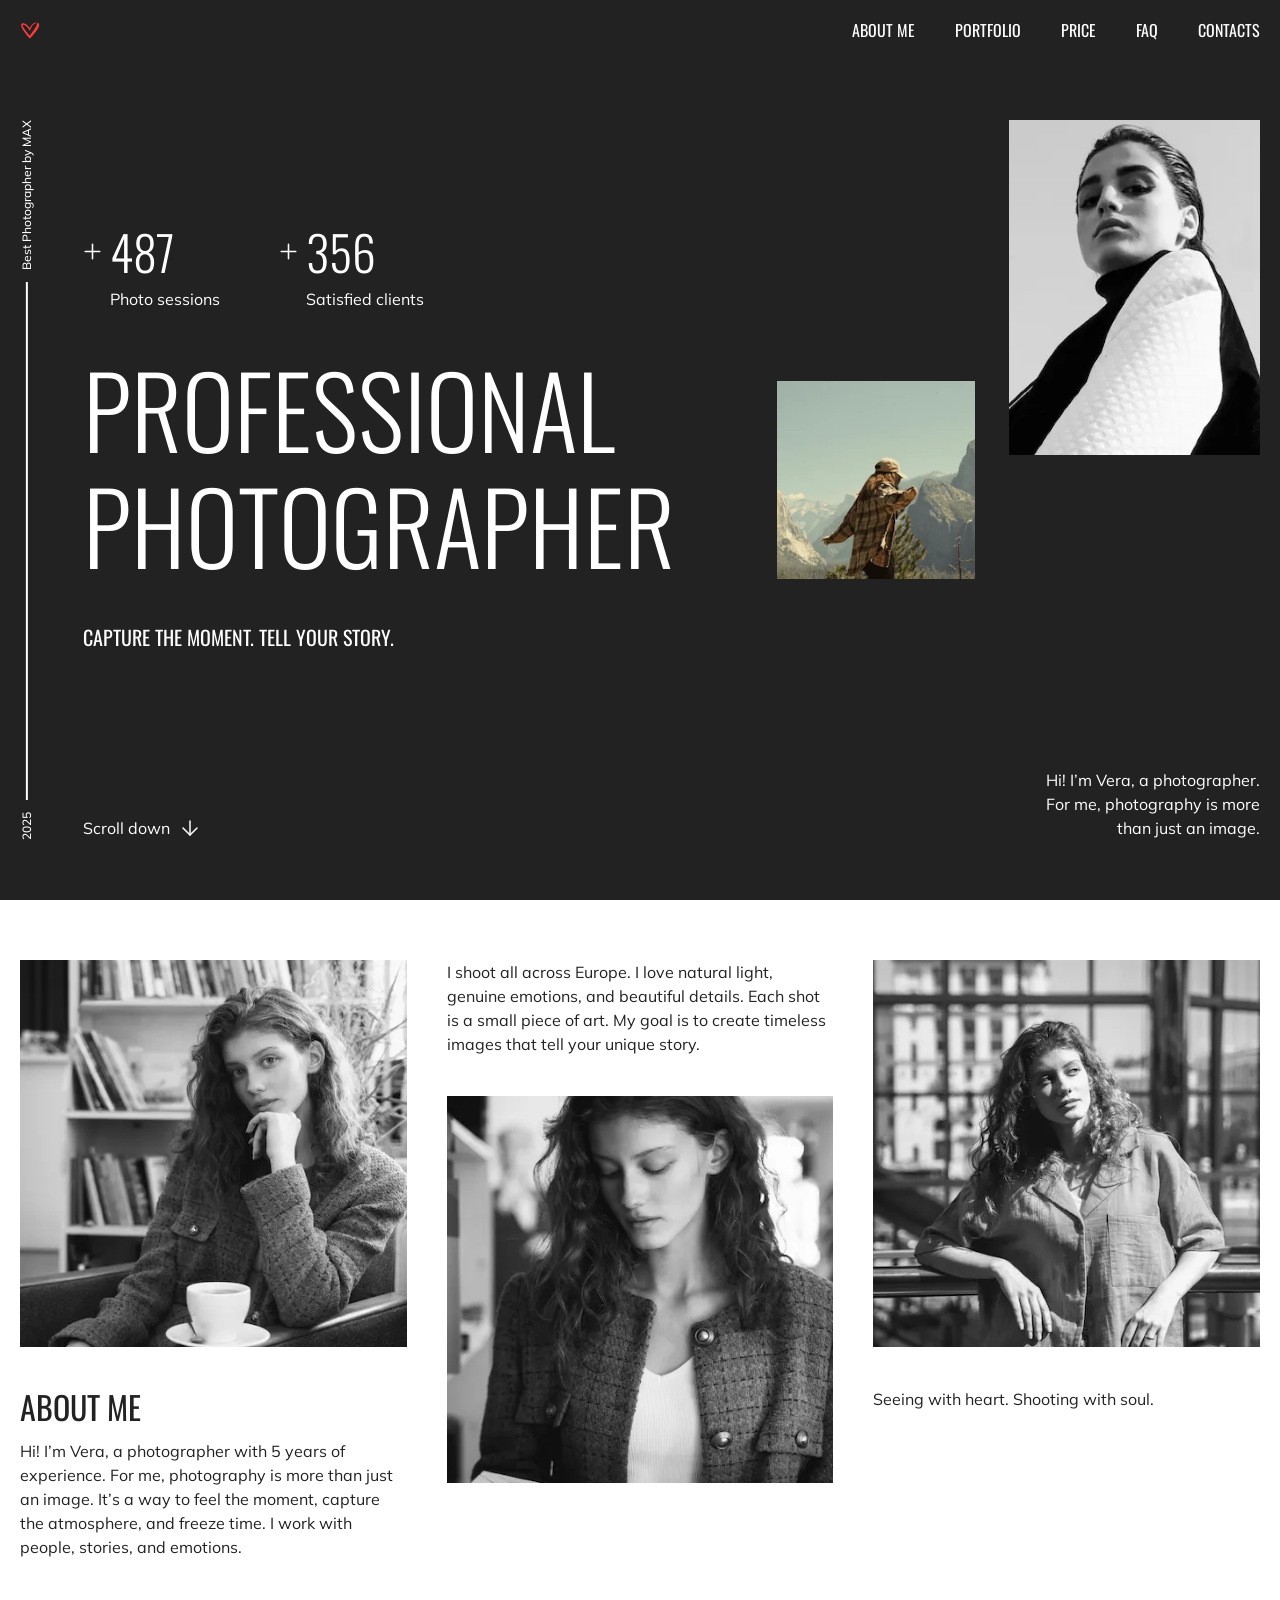
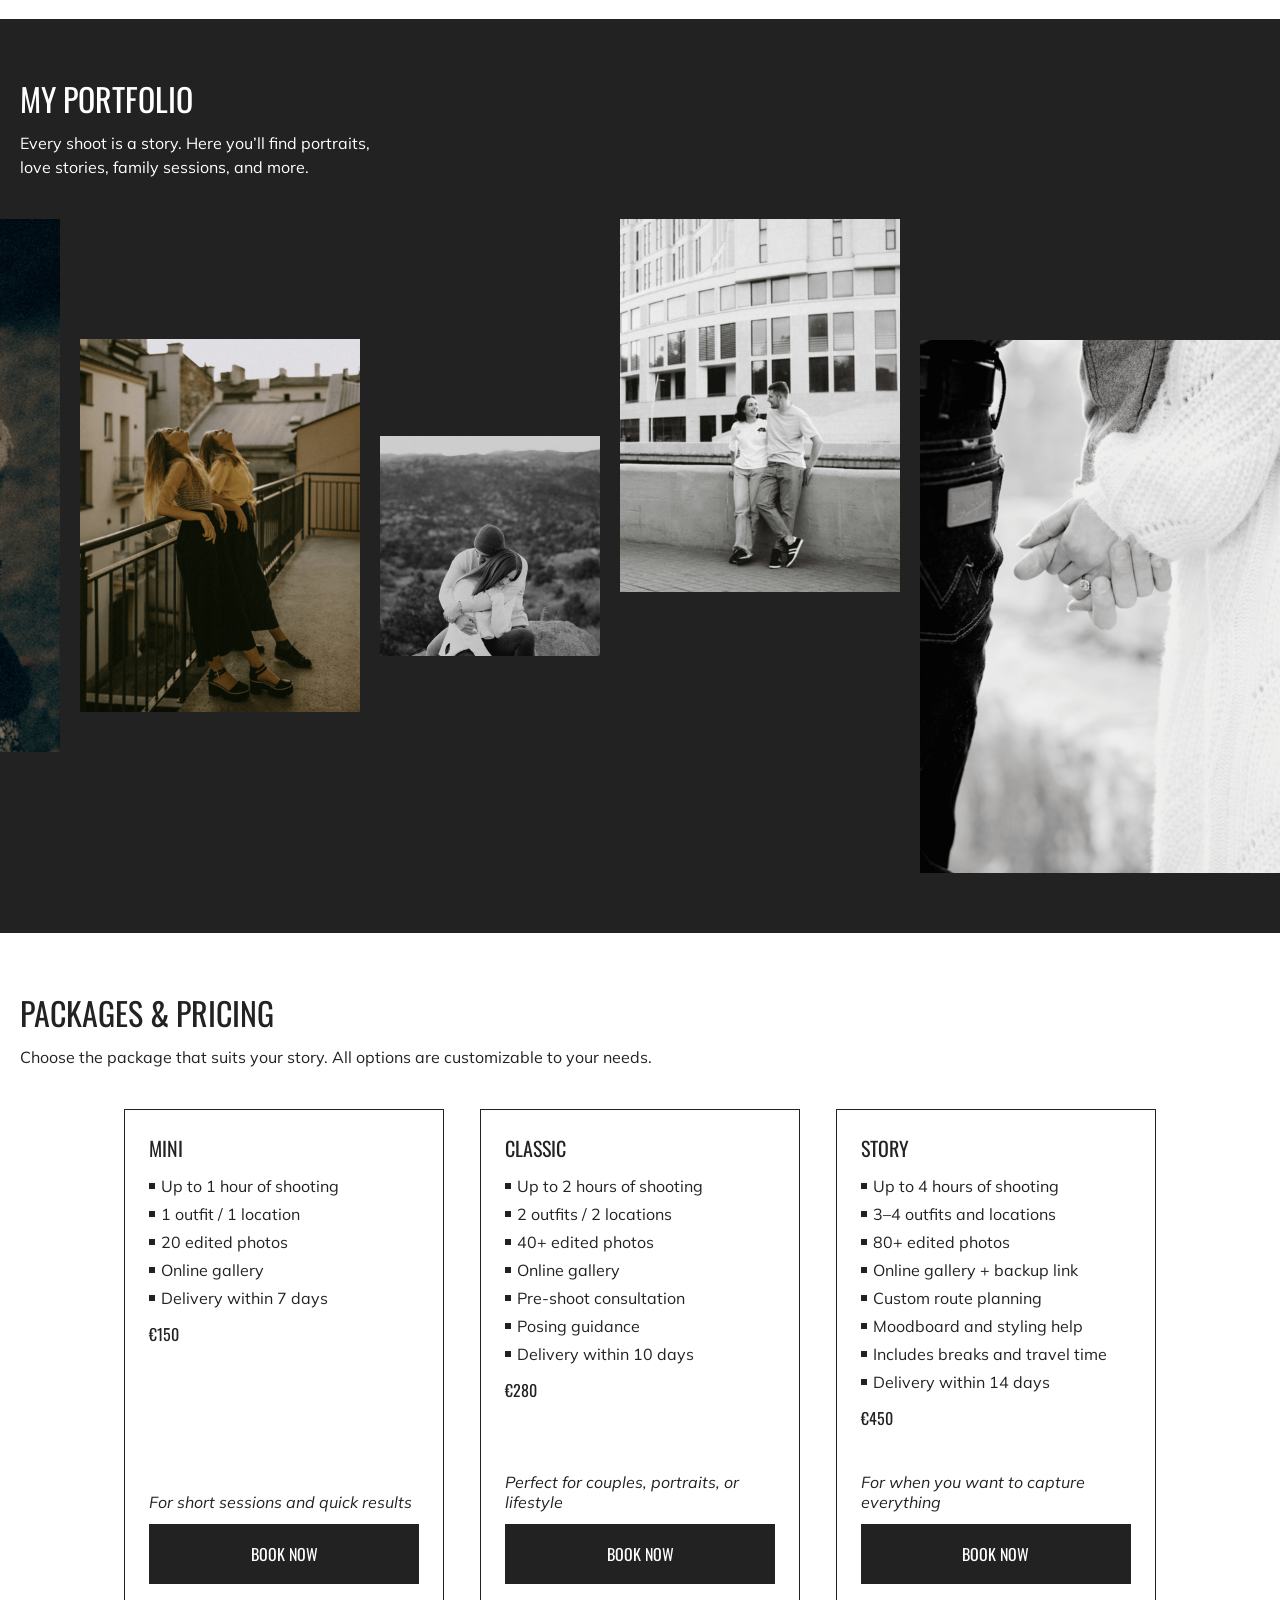
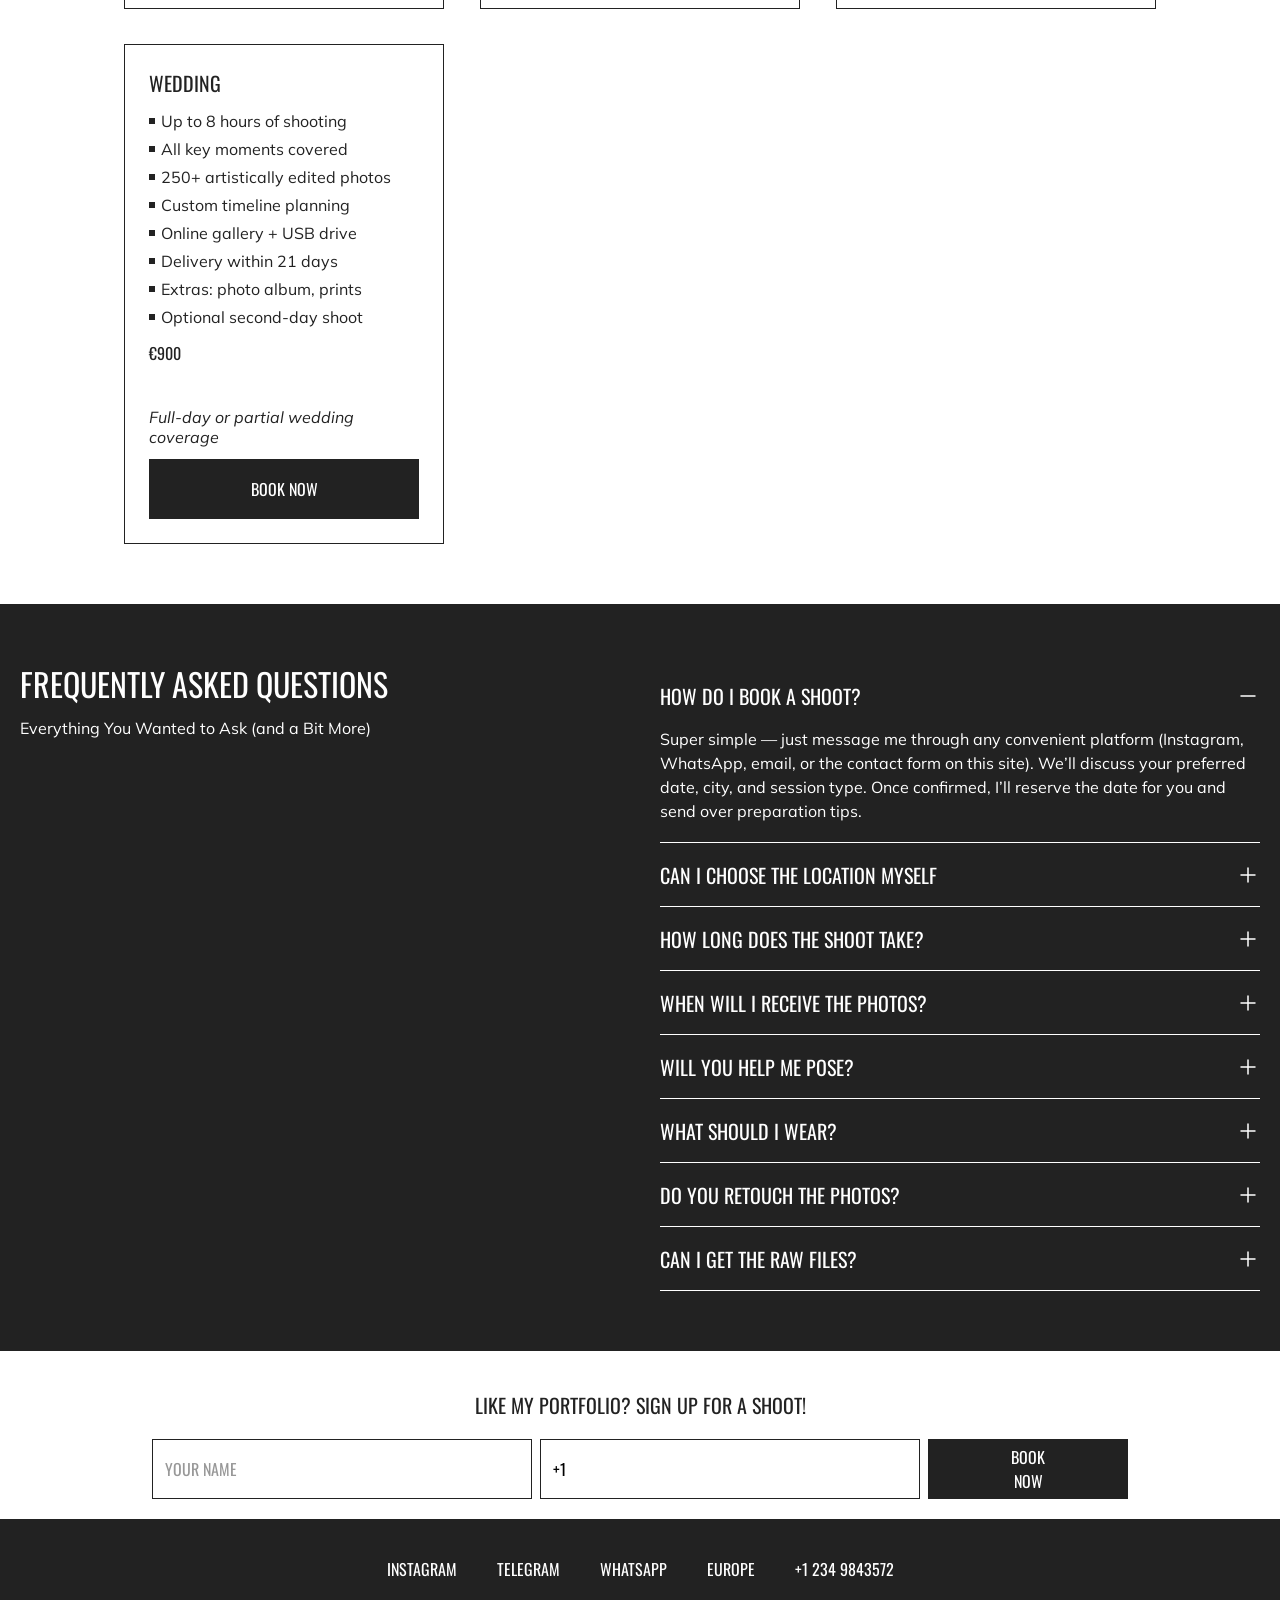
==== portfolio/index.html @ 751768d7 "feat: add compressed and resized webp content images to assets and html" ====
<!DOCTYPE html>
<html lang="en">

<head>
    <meta charset="UTF-8">
    <meta name="viewport" content="width=device-width, initial-scale=1.0">
    <title>Portfolio</title>

    <link rel="icon" type="image/png" href="./assets/images/favicon/favicon-96x96.png" sizes="96x96">
    <link rel="icon" type="image/svg+xml" href="./assets/images/favicon/favicon.svg">
    <link rel="shortcut icon" href="./assets/images/favicon/favicon.ico">

    <link rel="stylesheet" href="./style.css">
</head>

<body>
    <header class="header">
        <a class="logo" href="#">
            <img src="./assets/images/decor/logo.svg" alt="Heart is a symbol of my love for photography.">
            <span class="visually-hidden">Nice to meet you</span>
        </a>
        <nav class="menu">
            <ul class="menu__list">
                <li><a class="menu__link" href="#about">About me</a></li>
                <li><a class="menu__link" href="#portfolio">Portfolio</a></li>
                <li><a class="menu__link" href="#price">Price</a></li>
                <li><a class="menu__link" href="#faq">Faq</a></li>
                <li><a class="menu__link" href="#contacts">Contacts</a></li>
            </ul>
        </nav>
        <button class="burger-btn" type="button"><span class="visually-hidden">Open menu</span></button>
    </header>

    <main>
        <section class="block hero" id="hero">
            <div class="hero-wrapper hero-wrapper_main">
                <dl class="stats">
                    <div class="stats__item">
                        <dt class="stats__description">Photo sessions</dt>
                        <dd class="stats__value">487</dd>
                    </div>
                    <div class="stats__item">
                        <dt class="stats__description">Satisfied clients</dt>
                        <dd class="stats__value">356</dd>
                    </div>
                </dl>
                <h1 class="hero__title">Professional photographer</h1>
                <p class="hero__slogan">Capture the Moment. Tell Your Story.</p>
                <a class="hero__btn" href="#about">Scroll down</a>
            </div>

            <div class="hero-wrapper hero-wrapper_add">
                <img class="hero__img_1"
                    srcset="./assets/images/content/img-10-220px.webp 220w, ./assets/images/content/img-10-440px.webp 440w, ./assets/images/content/img-10-660px.webp 660w"
                    sizes="220px" src="./assets/images/content/img-10-220px.webp"
                    alt="The photo full of freedom and air, with a woman along the mountains." width="220"
                    fetchpriority="high">
            </div>

            <div class="hero__intro-wrapper hero-wrapper_intro">
                <img class="hero__img_2"
                    srcset="./assets/images/content/img-11-280px.webp 280w, ./assets/images/content/img-11-560px.webp 560w, ./assets/images/content/img-11-840px.webp 840w"
                    sizes="280px" src="./assets/images/content/webp/img-11.webp"
                    alt="The photo of woman with strong and magic gaze." width="280" fetchpriority="high">
                <p class="hero__intro">Hi! I’m Vera, a photographer. For me, photography is more than just an image.</p>
            </div>

            <p class="award"><span>2025</span> <span>Best Photographer by MAX</span></p>
        </section>

        <section class="block block_add about" id="about">
            <div class="wrapper">
                <img class="about__img"
                    srcset="./assets/images/content/img-photographer-1-440px.webp 440w, ./assets/images/content/img-photographer-1-880px.webp 880w, ./assets/images/content/img-photographer-1-1320px.webp 1320w"
                    sizes="440px" src="./assets/images/content/img-photographer-1-440px.webp"
                    alt="The photo of me enjoying the cup of coffee." width="440" loading="lazy" fetchpriority="low">
                <h2 class="title title_add">About me</h2>
                <p class="about__text">Hi! I’m Vera, a photographer with 5 years of experience. For me, photography
                    is more
                    than just an image.
                    It’s a way to feel the moment, capture the atmosphere, and freeze time. I work with people,
                    stories, and
                    emotions.</p>
                <p class="about__text">I shoot all across Europe. I love natural light, genuine emotions, and
                    beautiful
                    details. Each shot is a
                    small piece of art. My goal is to create timeless images that tell your unique story.</p>
                <img class="about__img"
                    srcset="./assets/images/content/img-photographer-2-440px.webp 440w, ./assets/images/content/img-photographer-2-880px.webp 880w, ./assets/images/content/img-photographer-2-1320px.webp 1320w"
                    sizes="440px" src="./assets/images/content/img-photographer-2-440px.webp"
                    alt="The photo of me reading some kind of book. " width="440" loading="lazy" fetchpriority="low">
                <img class="about__img"
                    srcset="./assets/images/content/img-photographer-3-440px.webp 440w, ./assets/images/content/img-photographer-3-880px.webp 880w, ./assets/images/content/img-photographer-3-1320px.webp 1320w"
                    sizes="440px" src="./assets/images/content/img-photographer-3-440px.webp"
                    alt="The photo of me suddenly caught sun rays. " width="440" loading="lazy" fetchpriority="low">
                <p class="about__text">Seeing with heart. Shooting with soul.</p>
            </div>
        </section>

        <section class="block block_main portfolio" id="portfolio">
            <div class="wrapper">
                <h2 class="title title_main">My portfolio</h2>
                <p class="portfolio__description">Every shoot is a story. Here you’ll find portraits, love stories,
                    family sessions, and more.</p>
            </div>
            <div class="portfolio__list-wrapper">
                <ul class="portfolio__list">
                    <li class="portfolio__item bottom">
                        <img srcset="./assets/images/content/img-14-400px.webp 400w, ./assets/images/content/img-14-800px.webp 800w, ./assets/images/content/img-14-1200px.webp 1200w"
                            sizes="400px" src="./assets/images/content/webp/img-14-400px.webp" alt="" width="400"
                            loading="lazy" fetchpriority="low">
                    </li>
                    <li class="portfolio__item small center">
                        <img srcset="./assets/images/content/img-21-400px.webp 400w, ./assets/images/content/img-21-800px.webp 800w, ./assets/images/content/img-21-1200px.webp 1200w"
                            sizes="400px" src="./assets/images/content/webp/img-21-400px.webp" alt="" width="400"
                            loading="lazy" fetchpriority="low">
                    </li>
                    <li class="portfolio__item medium center">
                        <img srcset="./assets/images/content/img-22-400px.webp 400w, ./assets/images/content/img-22-800px.webp 800w, ./assets/images/content/img-22-1200px.webp 1200w"
                            sizes="400px" src="./assets/images/content/webp/img-22-400px.webp" alt="" width="400"
                            loading="lazy" fetchpriority="low">
                    </li>
                    <li class="portfolio__item">
                        <img srcset="./assets/images/content/img-20-400px.webp 400w, ./assets/images/content/img-20-800px.webp 800w, ./assets/images/content/img-20-1200px.webp 1200w"
                            sizes="400px" src="./assets/images/content/webp/img-20-400px.webp" alt="" width="400"
                            loading="lazy" fetchpriority="low">
                    </li>
                    <li class="portfolio__item medium center">
                        <img srcset="./assets/images/content/img-17-400px.webp 400w, ./assets/images/content/img-17-800px.webp 800w, ./assets/images/content/img-17-1200px.webp 1200w"
                            sizes="400px" src="./assets/images/content/webp/img-17-400px.webp" alt="" width="400"
                            loading="lazy" fetchpriority="low">
                    </li>
                    <li class="portfolio__item small center">
                        <img srcset="./assets/images/content/img-1-400px.webp 400w, ./assets/images/content/img-1-800px.webp 800w, ./assets/images/content/img-1-1200px.webp 1200w"
                            sizes="400px" src="./assets/images/content/webp/img-1-400px.webp" alt="" width="400"
                            loading="lazy" fetchpriority="low">
                    </li>
                    <li class="portfolio__item medium">
                        <img srcset="./assets/images/content/img-2-400px.webp 400w, ./assets/images/content/img-2-800px.webp 800w, ./assets/images/content/img-2-1200px.webp 1200w"
                            sizes="400px" src="./assets/images/content/webp/img-2-400px.webp" alt="" width="400"
                            loading="lazy" fetchpriority="low">
                    </li>
                    <li class="portfolio__item bottom">
                        <img srcset="./assets/images/content/img-5-400px.webp 400w, ./assets/images/content/img-5-800px.webp 800w, ./assets/images/content/img-5-1200px.webp 1200w"
                            sizes="400px" src="./assets/images/content/webp/img-5-400px.webp" alt="" width="400"
                            loading="lazy" fetchpriority="low">
                    </li>
                    <li class="portfolio__item small center">
                        <img srcset="./assets/images/content/img-7-400px.webp 400w, ./assets/images/content/img-7-800px.webp 800w, ./assets/images/content/img-7-1200px.webp 1200w"
                            sizes="400px" src="./assets/images/content/webp/img-7-400px.webp" alt="" width="400"
                            loading="lazy" fetchpriority="low">
                    </li>
                    <li class="portfolio__item medium">
                        <img srcset="./assets/images/content/img-8-400px.webp 400w, ./assets/images/content/img-8-800px.webp 800w, ./assets/images/content/img-8-1200px.webp 1200w"
                            sizes="400px" src="./assets/images/content/webp/img-8-400px.webp" alt="" width="400"
                            loading="lazy" fetchpriority="low">
                    </li>
                    <li class="portfolio__item medium center">
                        <img srcset="./assets/images/content/img-9-400px.webp 400w, ./assets/images/content/img-9-800px.webp 800w, ./assets/images/content/img-9-1200px.webp 1200w"
                            sizes="400px" src="./assets/images/content/webp/img-9-400px.webp" alt="" width="400"
                            loading="lazy" fetchpriority="low">
                    </li>
                    <li class="portfolio__item">
                        <img srcset="./assets/images/content/img-12-400px.webp 400w, ./assets/images/content/img-12-800px.webp 800w, ./assets/images/content/img-12-1200px.webp 1200w"
                            sizes="400px" src="./assets/images/content/webp/img-12-400px.webp" alt="" width="400"
                            loading="lazy" fetchpriority="low">
                    </li>
                </ul>
            </div>
        </section>

        <section class="block block_add price" id="price">
            <div class="wrapper">
                <h2 class="title title_add">Packages &amp; Pricing</h2>
                <p class="price__description">Choose the package that suits your story. All options are customizable to
                    your needs.</p>
                <ul class="price__list">
                    <li class="price__item">
                        <div class="card">
                            <h3 class="card__title">Mini</h3>
                            <ul class="card__list">
                                <li class="card__item">Up to 1 hour of shooting</li>
                                <li class="card__item">1 outfit / 1 location</li>
                                <li class="card__item">20 edited photos</li>
                                <li class="card__item">Online gallery</li>
                                <li class="card__item">Delivery within 7 days</li>
                            </ul>
                            <p class="card__price">€150</p>
                            <p class="card__add-info">For short sessions and quick results</p>
                            <button class="card__btn" type="button">Book now</button>
                        </div>
                    </li>
                    <li class="price__item">
                        <div class="card">
                            <h3 class="card__title">Classic</h3>
                            <ul class="card__list">
                                <li class="card__item">Up to 2 hours of shooting</li>
                                <li class="card__item">2 outfits / 2 locations</li>
                                <li class="card__item">40+ edited photos</li>
                                <li class="card__item">Online gallery</li>
                                <li class="card__item">Pre-shoot consultation</li>
                                <li class="card__item">Posing guidance</li>
                                <li class="card__item">Delivery within 10 days</li>
                            </ul>
                            <p class="card__price">€280</p>
                            <p class="card__add-info">Perfect for couples, portraits, or lifestyle</p>
                            <button class="card__btn" type="button">Book now</button>
                        </div>
                    </li>
                    <li class="price__item">
                        <div class="card">
                            <h3 class="card__title">Story</h3>
                            <ul class="card__list">
                                <li class="card__item">Up to 4 hours of shooting</li>
                                <li class="card__item">3–4 outfits and locations</li>
                                <li class="card__item">80+ edited photos</li>
                                <li class="card__item">Online gallery + backup link</li>
                                <li class="card__item">Custom route planning</li>
                                <li class="card__item">Moodboard and styling help</li>
                                <li class="card__item">Includes breaks and travel time</li>
                                <li class="card__item">Delivery within 14 days</li>
                            </ul>
                            <p class="card__price">€450</p>
                            <p class="card__add-info">For when you want to capture everything</p>
                            <button class="card__btn" type="button">Book now</button>
                        </div>
                    </li>
                    <li class="price__item">
                        <div class="card">
                            <h3 class="card__title">Wedding</h3>
                            <ul class="card__list">
                                <li class="card__item">Up to 8 hours of shooting</li>
                                <li class="card__item">All key moments covered</li>
                                <li class="card__item">250+ artistically edited photos</li>
                                <li class="card__item">Custom timeline planning</li>
                                <li class="card__item">Online gallery + USB drive</li>
                                <li class="card__item">Delivery within 21 days</li>
                                <li class="card__item">Extras: photo album, prints</li>
                                <li class="card__item">Optional second-day shoot</li>
                            </ul>
                            <p class="card__price">€900</p>
                            <p class="card__add-info">Full-day or partial wedding coverage</p>
                            <button class="card__btn" type="button">Book now</button>
                        </div>
                    </li>
                </ul>
            </div>
        </section>

        <section class="block block_main faq" id="faq">
            <div class="wrapper">
                <div class="faq-column">
                    <h2 class="title title_main">Frequently Asked Questions</h2>
                    <p class="faq__text">Everything You Wanted to Ask (and a Bit More)</p>
                </div>
                <ul class="faq-column faq__list">
                    <li class="faq__item open">
                        <p class="faq__question">How do I book a shoot?</p>
                        <p class="faq__answer">Super simple — just message me through any convenient platform
                            (Instagram, WhatsApp, email, or the contact form on this site). We’ll discuss your preferred
                            date, city, and session type. Once confirmed, I’ll reserve the date for you and send over
                            preparation tips.</p>
                    </li>
                    <li class="faq__item">
                        <p class="faq__question">Can I choose the location myself</p>
                        <p class="faq__answer">Absolutely! If there’s a special place you love or have in mind — I’m
                            happy to shoot there.
                            If
                            you’re unsure, I can suggest beautiful spots with great lighting and atmosphere, tailored to
                            your
                            vision and mood.</p>
                    </li>
                    <li class="faq__item">
                        <p class="faq__question">How long does the shoot take?</p>
                        <p class="faq__answer">That depends on the package you choose. On average, sessions last from 1
                            to 4 hours. We’ll
                            plan
                            the
                            pace and type of shoot together — from relaxed city strolls and love stories to more dynamic
                            or
                            editorial sessions.</p>
                    </li>
                    <li class="faq__item">
                        <p class="faq__question">When will I receive the photos?</p>
                        <p class="faq__answer">You’ll receive your edited photos within 7–14 days. For event and wedding
                            sessions — up to
                            30
                            days.
                            I deliver them in a stylish online gallery, where you can download them in full quality or
                            easily
                            share with friends and family.</p>
                    </li>
                    <li class="faq__item">
                        <p class="faq__question">Will you help me pose?</p>
                        <p class="faq__answer">Definitely! I’ll guide you gently throughout the session — where to look,
                            how to move, how
                            to
                            relax.
                            The goal is to make you feel comfortable and natural. My approach is relaxed, and I’ll never
                            force
                            awkward poses. The result? Real, expressive, and beautiful photos.</p>
                    </li>
                    <li class="faq__item">
                        <p class="faq__question">What should I wear?</p>
                        <p class="faq__answer">After booking, I’ll send you a style guide with suggestions for colors,
                            textures, and
                            combinations.
                            The most important thing is that you feel confident in your outfit. I’m also happy to help
                            you
                            coordinate looks or plan something cohesive for couples or groups.</p>
                    </li>
                    <li class="faq__item">
                        <p class="faq__question">Do you retouch the photos?</p>
                        <p class="faq__answer">Yes, all photos are color-corrected and lightly retouched. My editing
                            style is clean and
                            natural
                            —
                            no overdone filters or fake skin. Just you, at your best. Extra retouching is available upon
                            request.</p>
                    </li>
                    <li class="faq__item">
                        <p class="faq__question">Can I get the raw files?</p>
                        <p class="faq__answer"> I don’t deliver RAW files. My work includes not only shooting, but also
                            careful selection
                            and
                            editing to create a complete and polished result. You’ll receive only the best images, ready
                            for
                            printing, sharing, or publishing.</p>
                    </li>
                </ul>
            </div>
        </section>
    </main>

    <footer>
        <section class="block block_add booking">
            <div class="wrapper">
                <h2 class="booking__title">Like my portfolio? Sign up for a shoot!</h2>
                <form class="booking__form">
                    <input class="booking__input" type="text" placeholder="Your name">
                    <input class="booking__input" type="text" value="+1">
                    <button class="booking__btn" type="submit">Book now</button>
                </form>
            </div>
        </section>

        <section class="block block_main contacts" id="contacts">
            <h2 class="visually-hidden">Contacts</h2>
            <ul class="contacts__list">
                <li class="contacts__item"><a class="contacts__link" href="#">Instagram</a></li>
                <li class="contacts__item"><a class="contacts__link" href="#">Telegram</a></li>
                <li class="contacts__item"><a class="contacts__link" href="#">Whatsapp</a></li>
                <li class="contacts__item"><a class="contacts__link" href="#">Europe</a></li>
                <li class="contacts__item"><a class="contacts__link" href="tel:+1239843572">+1&nbsp;234&nbsp;9843572</a>
                </li>
            </ul>
        </section>

    </footer>
</body>

</html>
---- portfolio/style.css ----
:root {
  --bg-color-main: #222222;
  --bg-color-add: #ffffff;

  --text-color-main: #ffffff;
  --text-color-add: #222222;

  --color-accent: #ff3c3c;
  --color-pale: #989898;

  --font-family: "Mulish", sans-serif;
  --second-family: "Oswald", sans-serif;
}

@font-face {
  font-family: Mulish;
  src: url("./assets/fonts/Mulish/Mulish-Regular.woff2") format("woff2");
  font-weight: 400;
  font-style: normal;
  font-display: swap;
}

@font-face {
  font-family: Mulish;
  src: url("./assets/fonts/Mulish/Mulish-Medium.woff2") format("woff2");
  font-weight: 500;
  font-style: normal;
  font-display: swap;
}

@font-face {
  font-family: Mulish;
  src: url("./assets/fonts/Mulish/Mulish-Italic.woff2") format("woff2");
  font-style: italic;
  font-weight: 400;
  font-display: swap;
}

@font-face {
  font-family: Oswald;
  src: url("./assets/fonts/Oswald/Oswald-Light.woff2");
  font-weight: 300;
  font-style: normal;
  font-display: swap;
}

@font-face {
  font-family: Oswald;
  src: url("./assets/fonts/Oswald/Oswald-Regular.woff2");
  font-weight: 400;
  font-style: normal;
  font-display: swap;
}

.visually-hidden {
  position: absolute !important;
  width: 1px !important;
  height: 1px !important;
  margin: -1px !important;
  border: 0 !important;
  padding: 0 !important;
  clip: rect(0 0 0 0) !important;
  overflow: hidden !important;
}

body {
  margin: 0;
  background-color: var(--bg-color-main);
  font-family: var(--font-family);
  font-size: 16px;
  font-weight: 400;
  line-height: 1.5;
  font-style: normal;
  color: var(--text-color-main);
}

ul {
  margin: 0;
  padding: 0;
}

li {
  list-style: none;
}

h1,
h2,
h3,
p {
  margin: 0;
}

a,
button {
  padding: 0;
  font-family: inherit;
  font-size: inherit;
  font-weight: inherit;
  font-style: inherit;
  line-height: inherit;
  color: inherit;
  background-color: transparent;
  border: none;
  text-decoration: none;
  cursor: pointer;
}

img {
  display: block;
  max-width: 100%;
  height: auto;
  object-fit: cover;
}

.wrapper {
  box-sizing: border-box;
  max-width: 1440px;
  padding-block: clamp(20px, 15.79vw, 60px);
  padding-inline: 20px;
  margin-inline: auto;
}

.block {
  width: 100%;
}

.block_add {
  background-color: var(--bg-color-add);
  color: var(--text-color-add);
}

.block_main {
  background-color: var(--bg-color-main);
  color: var(--text-color-main);
}

.title {
  margin-bottom: 12px;
  font-family: var(--second-family);
  font-weight: 400;
  font-size: 2rem;
  line-height: 1.25;
  text-transform: uppercase;
}

.title_add {
  color: var(--text-color-add);
}

.title_main {
  color: var(--text-color-main);
}

.header {
  margin-inline: auto;
  display: flex;
  justify-content: space-between;
  align-items: center;
  height: 60px;
  max-width: 1440px;
}

.menu {
  display: none;
}

.menu__link {
  text-transform: uppercase;
  font-family: var(--second-family);
}

.logo {
  width: 60px;
  height: 60px;
  display: flex;
  justify-content: center;
  align-items: center;
}

.burger-btn {
  width: 60px;
  height: 60px;
  background-image: url("./assets/images/decor/burger.svg");
  background-position: center;
  background-size: 100%;
}

@media (min-width: 769px) {
  .menu {
    display: block;
  }

  .menu__list {
    display: flex;
  }

  .menu__link {
    display: block;
    padding-inline: 20px;
    line-height: 60px;
  }

  .burger-btn {
    display: none;
  }
}

/* =================== HERO BLOCK =================== */

.hero {
  box-sizing: border-box;
  max-width: 1440px;
  display: flex;
  flex-direction: column;
  margin-inline: auto;
  padding-block: clamp(20px, 15.79vw, 60px);
  padding-inline: 20px;
}

.hero__title {
  margin-bottom: clamp(10px, 10.5vw, 40px);
  font-family: var(--second-family);
  font-size: clamp(1rem, 14.74vw, 3.5rem);
  font-weight: 300;
  line-height: 1.15;
  text-transform: uppercase;
}

.hero__slogan {
  margin-bottom: 20px;
  font-family: var(--second-family);
  font-size: clamp(0.7rem, 5.26vw, 1.25rem);
  font-weight: 400;
  line-height: 1.4;
  text-transform: uppercase;
}

.hero-wrapper_intro {
  width: 57.89vw;
  display: flex;
  flex-direction: column;
  align-self: end;
  align-items: end;
  text-align: right;
}

.hero__intro {
  max-width: 220px;
  font-size: clamp(0.7rem, 4.21vw, 1rem);
}

.hero__img_2 {
  margin-bottom: clamp(20px, 15.79vw, 60px);
}

.stats {
  width: 100%;
  max-width: 342px;
  display: flex;
  justify-content: space-between;
  flex-wrap: wrap;
  row-gap: 10px;
  margin: 0;
  margin-bottom: clamp(20px, 10.53vw, 40px);
}

.stats__item {
  display: flex;
  flex-direction: column;
  padding-left: 27px;
}

.stats__value {
  position: relative;
  margin: 0;
  margin-bottom: 8px;
  font-family: var(--second-family);
  font-weight: 300;
  font-size: clamp(1rem, 12.6vw, 3rem);
  line-height: 1.12;
  text-transform: uppercase;
}

.stats__value::before {
  content: "";
  position: absolute;
  left: -27px;
  top: 0;
  bottom: 0;
  width: 19px;
  background-image: url("./assets/images/decor/plus.svg");
  background-repeat: no-repeat;
  background-position: center;
  background-size: 25px;
}

.stats__description {
  order: 1;
  font-size: clamp(0.7rem, 4.21vw, 1rem);
}

.award,
.hero__btn,
.hero-wrapper_add {
  display: none;
}

@media (min-width: 650px) {
  .hero {
    min-height: 758px;
    flex-direction: row;
    align-items: stretch;
    justify-content: space-between;
    column-gap: 20px;
    padding: 0;
    padding-right: 20px;
  }

  .hero__title {
    line-height: 1.17;
    font-size: clamp(3.5rem, 8.85vw, 4.25rem);
  }

  .hero-wrapper_main {
    display: flex;
    flex-direction: column;
    padding-bottom: 60px;
    padding-left: 20px;
  }

  .hero__btn {
    display: block;
    align-self: start;
    padding-right: 32px;
    background-image: url("./assets/images/decor/arrow-down.svg");
    background-repeat: no-repeat;
    background-position: right center;
  }

  .hero-wrapper_add {
    align-self: center;
  }

  .hero-wrapper_intro {
    max-width: 280px;
    align-self: auto;
    justify-content: space-between;
    align-items: end;
    padding-top: 60px;
    padding-bottom: 60px;
    padding-left: 4px;
    flex-grow: 2;
  }

  .stats {
    margin-top: auto;
    box-sizing: border-box;
    padding-right: 20px;
    justify-content: space-between;
    max-width: 361px;
  }

  .award {
    box-sizing: border-box;
    width: 60px;
    display: block;
    order: -1;
    writing-mode: vertical-lr;
    flex-basis: 60px;
    display: flex;
    justify-content: space-between;
    align-items: center;
    transform: scale(-1);
    padding-top: 60px;
    padding-bottom: 60px;
    font-size: 0.75rem;
    line-height: 1.33;
    font-weight: 500;
  }

  .award::before {
    content: "";
    background-color: var(--bg-color-add);
    width: 2px;
    flex-grow: 1;
    order: 1;
  }

  .award span:first-of-type {
    padding-bottom: 12px;
  }

  .award span:last-of-type {
    order: 2;
    padding-top: 12px;
  }

  .hero__slogan {
    margin-bottom: auto;
  }
}

@media (min-width: 980px) {
  .hero {
    height: calc(100vh - 60px);
    max-height: 862px;
    min-height: 780px;
    column-gap: clamp(
      10px,
      10px + (40 - 10) * (100vw - 980px) / (1440 - 980),
      40px
    );
  }

  .hero-wrapper_main {
    flex-basis: 740px;
    padding-left: 0;
  }

  .hero-wrapper_add {
    display: block;
    flex-basis: 220px;
  }

  .hero-wrapper_intro {
    flex-basis: 280px;
  }

  .hero__img_1 {
    aspect-ratio: 1 / 1;
  }

  .hero__title {
    font-size: clamp(
      68px,
      68px + (116 - 68) * (100vw - 980px) / (1440 - 980),
      116px
    );
  }
}

/* =================== ABOUT BLOCK =================== */

.about__img {
  margin-bottom: 40px;
  aspect-ratio: 1 / 1;
}

.about__img:last-of-type {
  display: none;
}

.about__text {
  margin-bottom: 40px;
}

.about__text:last-of-type {
  margin-bottom: 0;
}

@media (min-width: 769px) {
  .about__img {
    margin-bottom: 40px;
    aspect-ratio: 1 / 1;
    max-width: 440px;
    width: 100%;
  }

  .about .wrapper {
    max-height: 748px;
    columns: 2;
    column-gap: 40px;
  }
}

@media (min-width: 900px) {
  .about__img:last-of-type {
    display: block;
  }

  .about .wrapper {
    max-height: 750px;
    columns: 3 auto;
  }
}

/* =================== PORTFOLIO BLOCK =================== */

.portfolio {
  padding-bottom: 60px;
}

.portfolio .wrapper {
  padding-bottom: 0;
}

.portfolio__description {
  max-width: 360px;
  margin-bottom: 40px;
}

.portfolio__list-wrapper {
  width: 100vw;
  height: 654px;
  overflow-x: hidden;
  display: flex;
  justify-content: center;
}

.portfolio__list {
  height: 654px;
  display: flex;
  justify-content: center;
  align-items: start;
  column-gap: 20px;
}

.portfolio__item {
  max-width: 400px;
  flex-shrink: 0;
}

.portfolio__item.small {
  width: 220px;
  align-self: center;
}

.portfolio__item.small img {
  aspect-ratio: 1 / 1;
}

.portfolio__item.medium {
  width: 280px;
}

.portfolio__item.bottom {
  align-self: end;
}

.portfolio__item.small.center {
  align-self: center;
}

.portfolio__item.medium.center {
  margin-top: 120px;
}

/* =================== PRICE BLOCK =================== */

.price__description {
  margin-bottom: 40px;
}

.price__list {
  display: grid;
  grid-template-columns: repeat(auto-fit, minmax(150px, 320px));
  gap: 20px;
  justify-content: center;
}

.price__item {
  flex: 1 1 320px;
}

.card {
  box-sizing: border-box;
  height: 500px;
  display: flex;
  flex-direction: column;
  padding: 24px;
  border: 1px solid var(--bg-color-main);
}

.card__title {
  margin-bottom: 12px;
  font-family: var(--second-family);
  font-weight: 400;
  font-size: 1.25rem;
  line-height: 1.4;
  text-transform: uppercase;
}

.card__list {
  margin-bottom: 8px;
}

.card__item {
  position: relative;
  padding-left: 12px;
  margin-bottom: 4px;
}

.card__item::before {
  content: "";
  position: absolute;
  left: 0;
  top: calc(50% - 3px);
  width: 6px;
  height: 6px;
  background-color: var(--bg-color-main);
}

.card__price {
  font-family: var(--second-family);
  text-transform: uppercase;
}

.card__add-info {
  font-style: italic;
  line-height: 1.25;
  margin-bottom: 12px;
  margin-top: auto;
}

.card__btn {
  box-sizing: border-box;
  width: 100%;
  line-height: 60px;
  color: var(--text-color-main);
  background-color: var(--bg-color-main);
  padding-inline: 20px;
  font-family: var(--second-family);
  text-transform: uppercase;
}

@media (min-width: 769px) {
  .price__list {
    gap: clamp(20px, 2.78vw, 40px);
  }
}

/* =================== FAQ BLOCK =================== */

.faq__text {
  margin-bottom: 40px;
}

.faq__item {
  border-bottom: 1px solid var(--bg-color-add);
}

.faq__question {
  padding: 18px 24px 17px 0;
  font-family: var(--second-family);
  font-weight: 400;
  font-size: 1.25rem;
  line-height: 1.4;
  text-transform: uppercase;
  background-color: var(--bg-color-main);
  background-image: url("./assets/images/decor/plus.svg");
  background-repeat: no-repeat;
  background-position: top 20px right;
  background-size: 24px 24px;
}

.faq__item.open .faq__question {
  background-image: url("./assets/images/decor/minus.svg");
}

.faq__answer {
  margin-bottom: 19px;
  display: none;
}

.faq__item.open .faq__answer {
  display: block;
}

@media (min-width: 950px) {
  .faq .wrapper {
    display: flex;
    justify-content: space-between;
    gap: 40px;
  }

  .faq-column {
    flex: 1;
  }
}

/* =================== FOOTER =================== */

.booking .wrapper {
  padding-top: 40px;
  padding-bottom: 20px;
}

.booking__title {
  margin-bottom: 20px;
  font-family: var(--second-family);
  font-weight: 400;
  font-size: 1.25rem;
  line-height: 1.4;
  text-transform: uppercase;
  text-align: center;
}

.booking__form {
  display: flex;
  width: 100%;
  align-items: stretch;
  gap: 8px;
  justify-content: center;
  flex-wrap: wrap;
}

.booking__input {
  height: 60px;
  box-sizing: border-box;
  border: 1px solid var(--bg-color-main);
  padding: 18px 12px;
  font-family: var(--second-family);
  text-transform: uppercase;
  line-height: 1.5;
  font-weight: 400;
  font-size: 1rem;
  width: 100%;
}

.booking__input::placeholder {
  color: #989898;
  font-size: 1rem;
  line-height: 1.5;
}

.booking__btn {
  height: 60px;
  padding-inline: 67px;
  background-color: var(--bg-color-main);
  color: var(--text-color-main);
  font-family: var(--second-family);
  text-transform: uppercase;
  line-height: 1.5;
  font-weight: 400;

  width: 100%;
}

@media (min-width: 650px) {
  .booking__input {
    flex: 1;
    max-width: 380px;
  }

  .booking__btn {
    width: 200px;
  }
}

.contacts {
  padding-top: 20px;
  padding-bottom: 20px;
}

.contacts__list {
  display: flex;
  flex-wrap: wrap;
  justify-content: center;
  align-items: center;
}

.contacts__item {
  width: 100%;
}

.contacts__link {
  display: block;
  text-align: center;
  font-family: var(--second-family);
  text-transform: uppercase;
  line-height: 1.5;
  font-weight: 400;
  line-height: 60px;
  padding-inline: 20px;
}

@media (min-width: 650px) {
  .contacts__item {
    width: auto;
  }
}
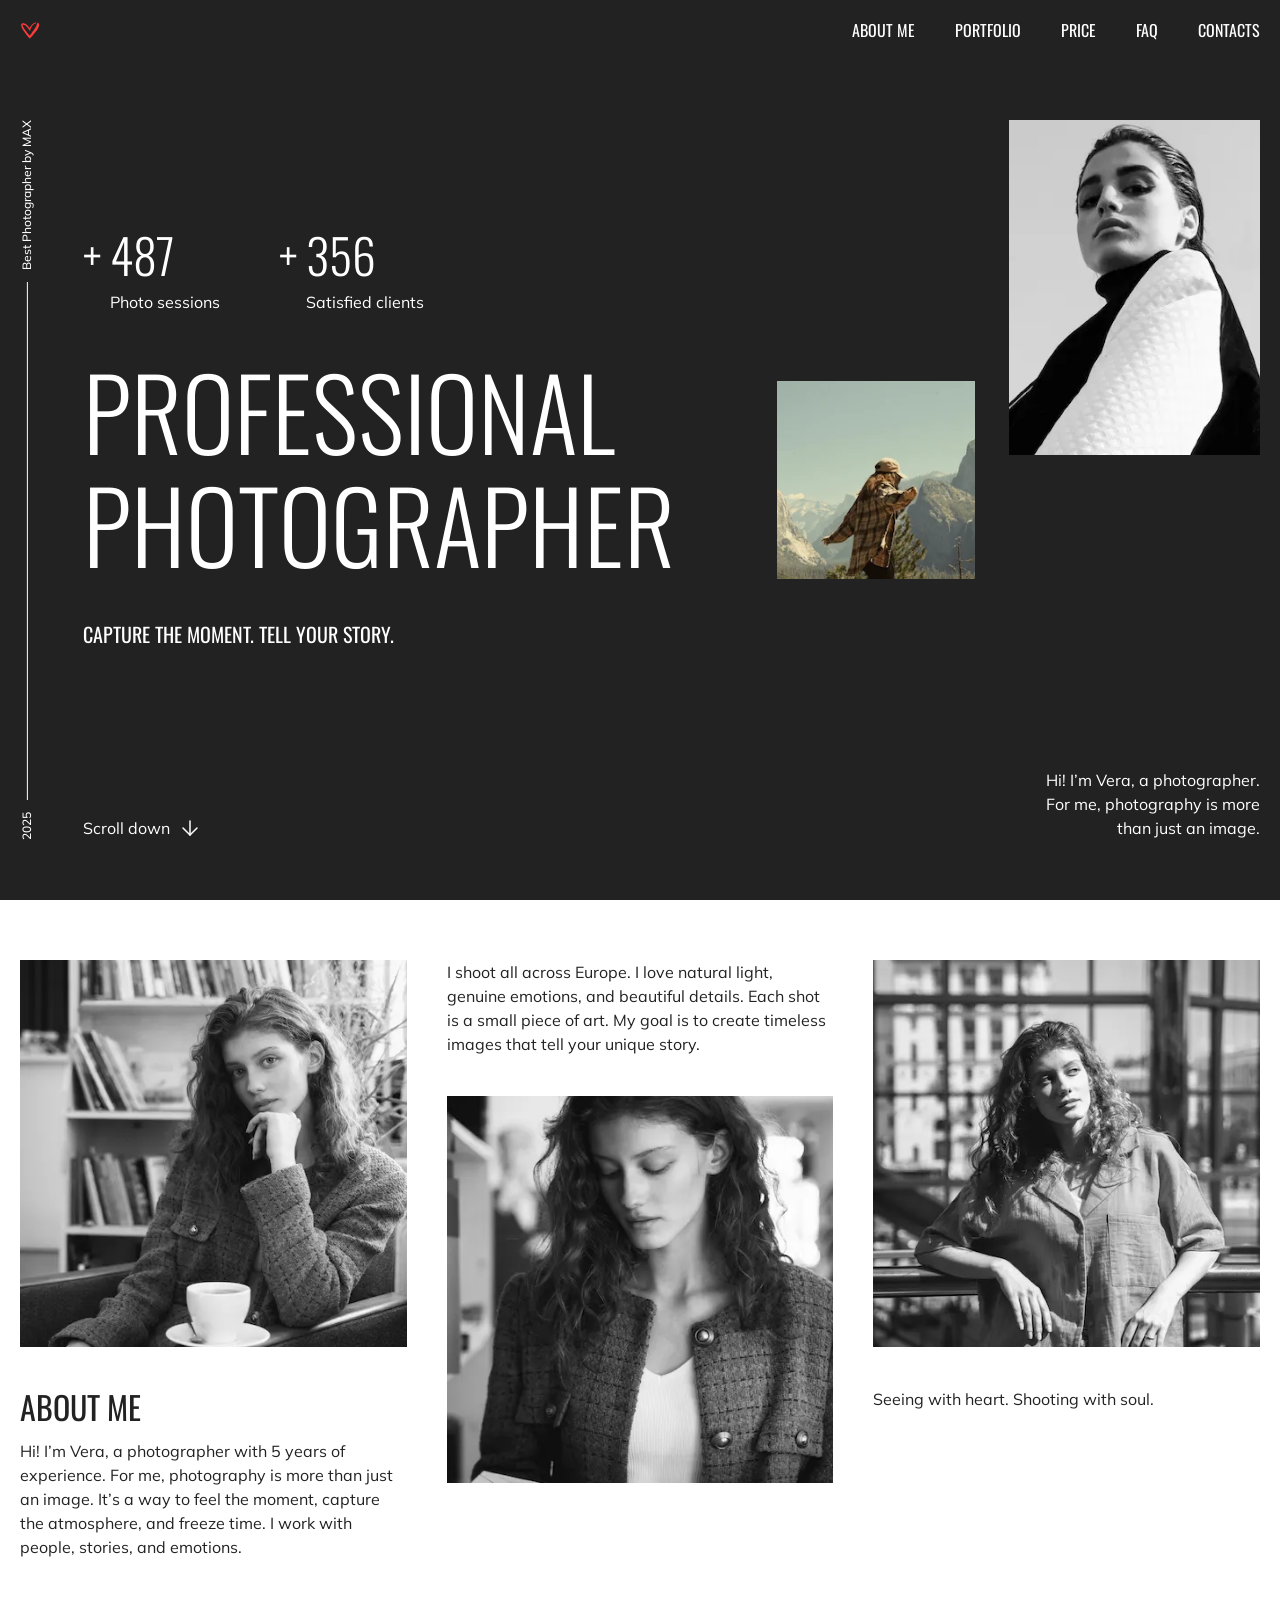
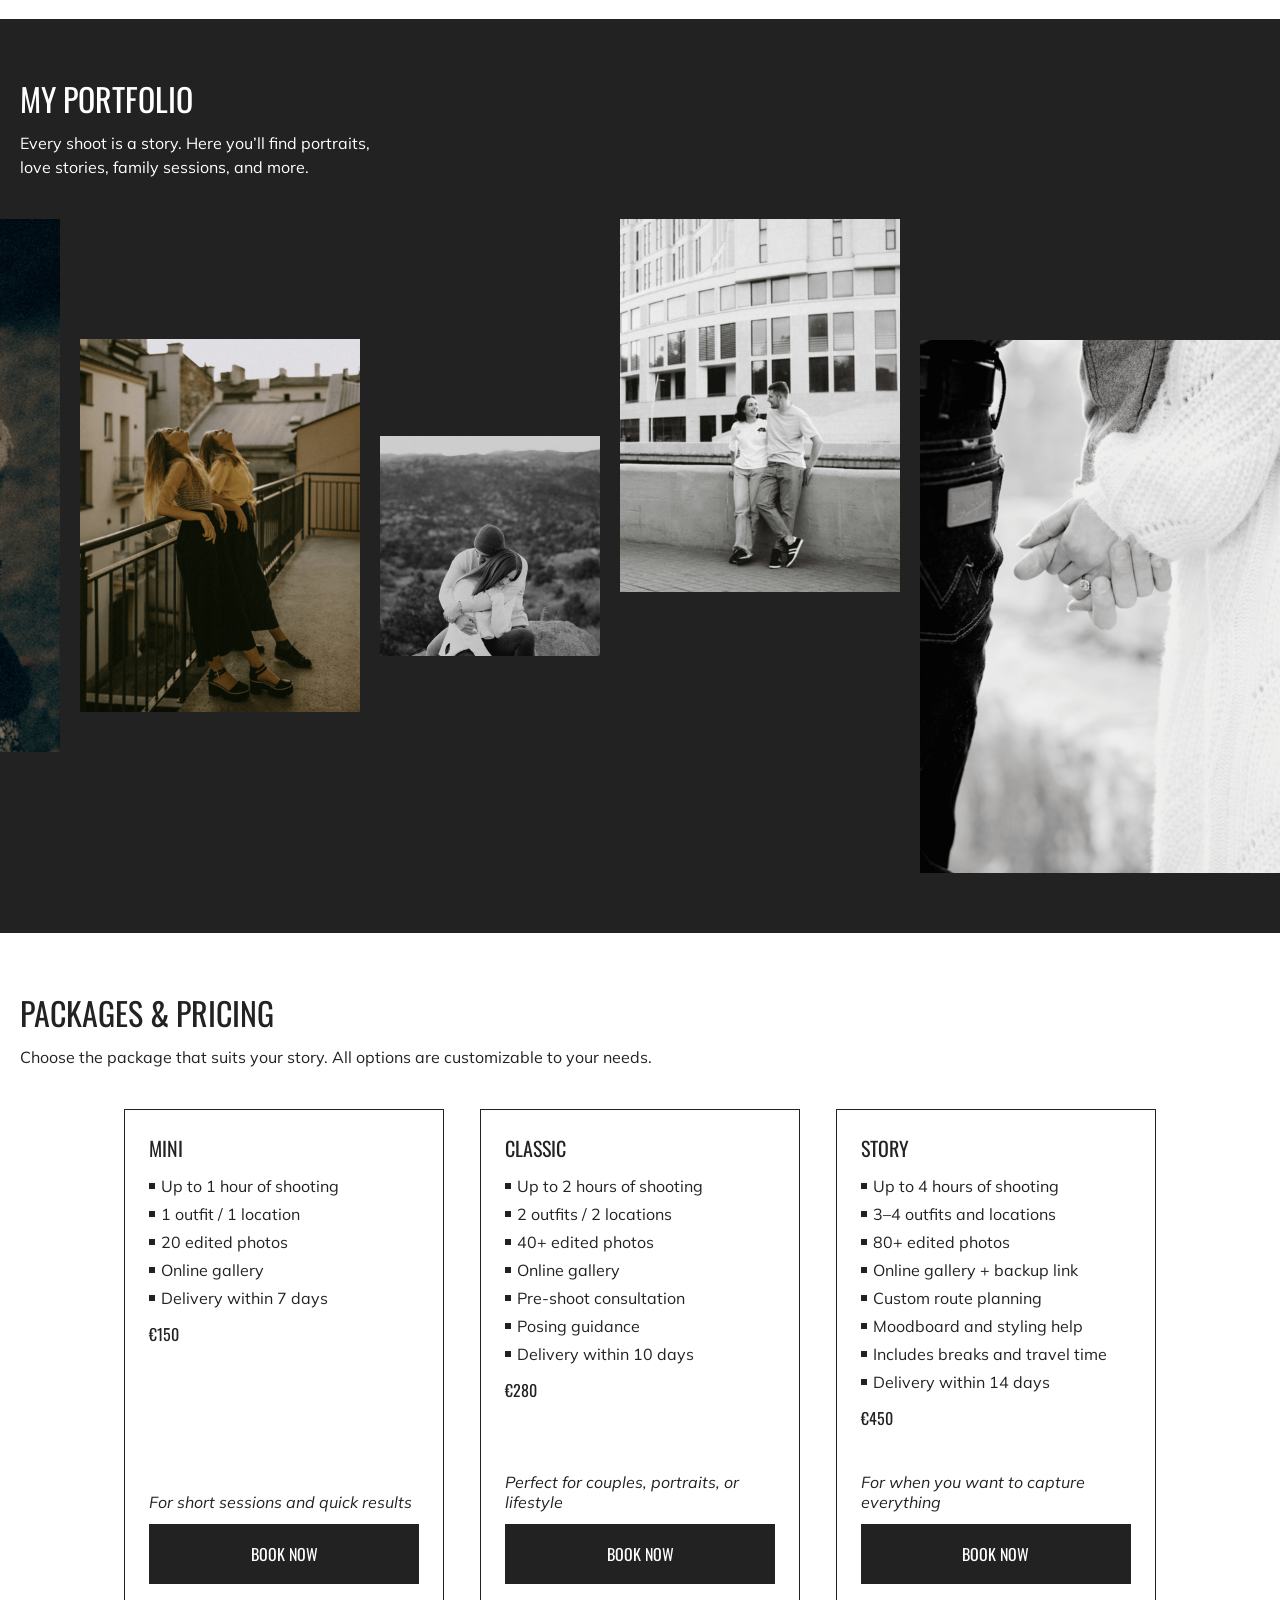
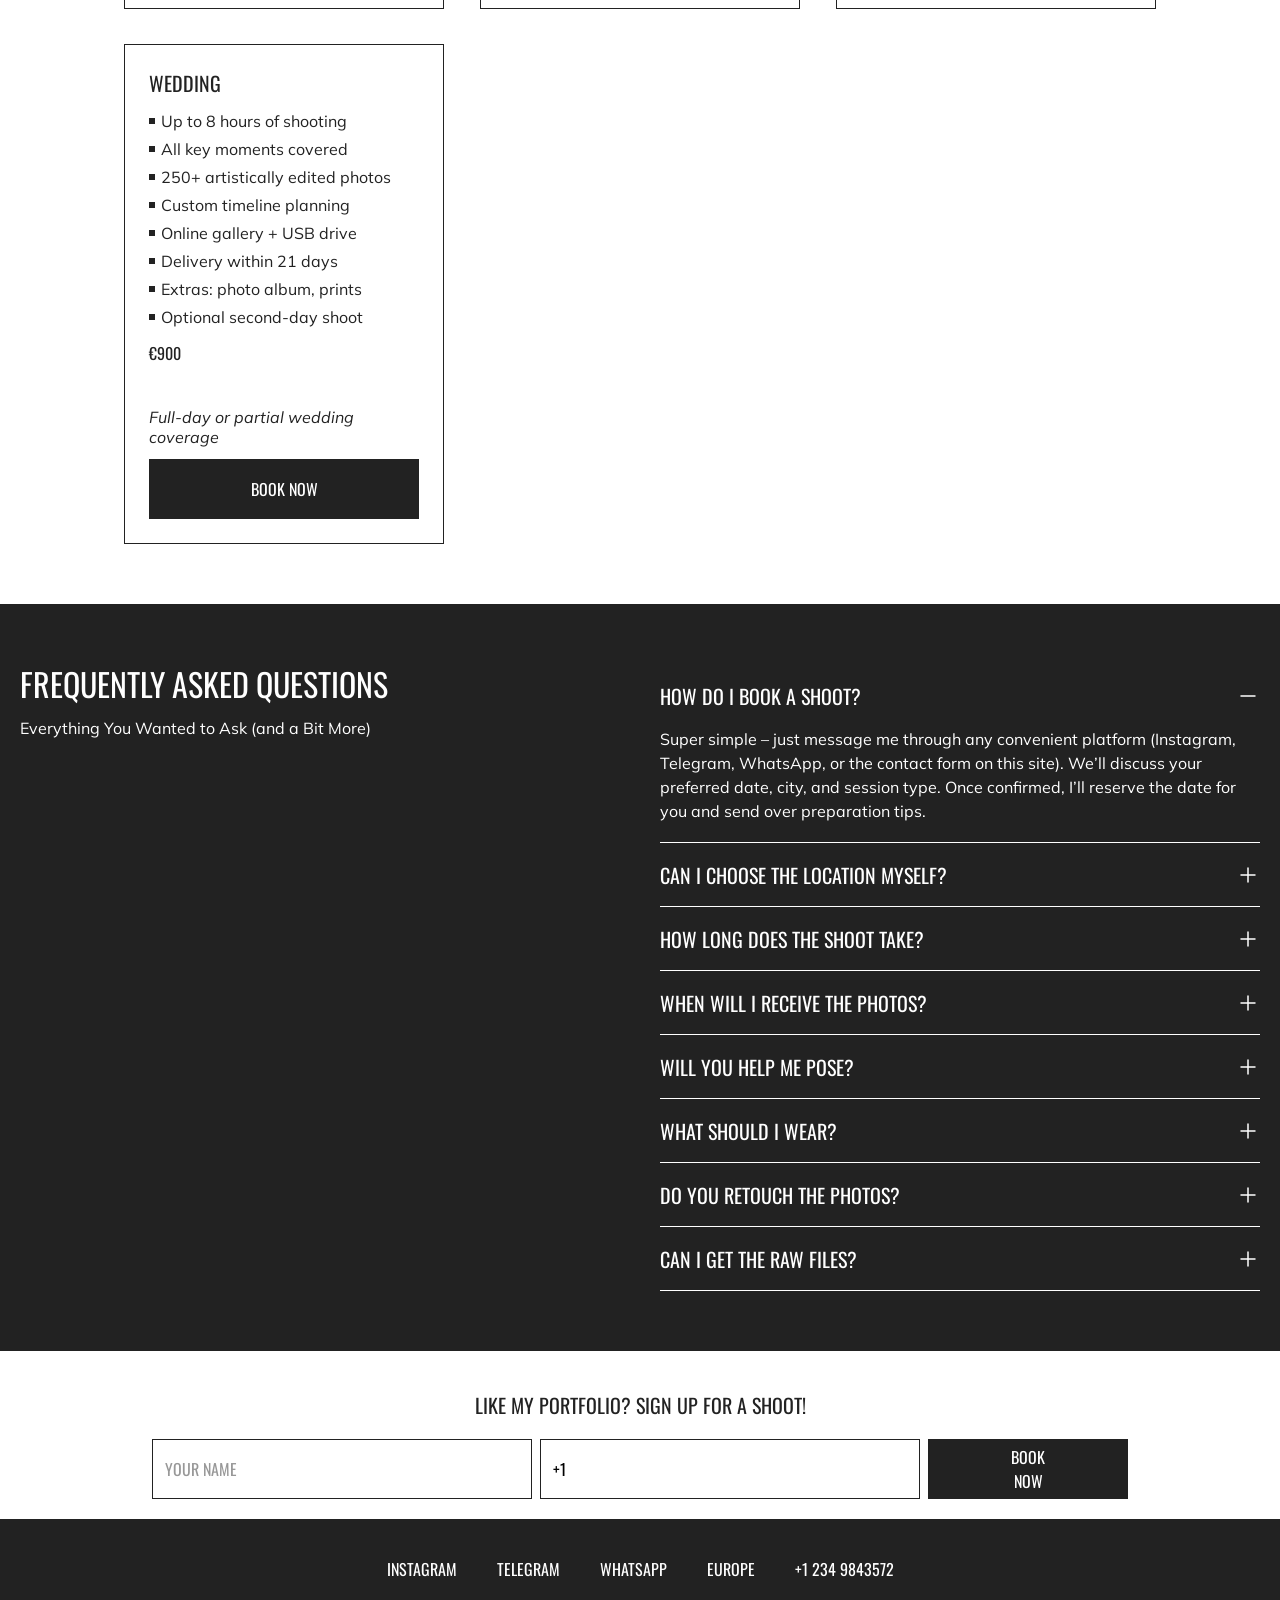
==== commit e050e9c1: "fix: add corrections for pixels perfect" ====
--- a/portfolio/index.html
+++ b/portfolio/index.html
@@ -256,13 +256,13 @@
                 <ul class="faq-column faq__list">
                     <li class="faq__item open">
                         <p class="faq__question">How do I book a shoot?</p>
-                        <p class="faq__answer">Super simple — just message me through any convenient platform
-                            (Instagram, WhatsApp, email, or the contact form on this site). We’ll discuss your preferred
-                            date, city, and session type. Once confirmed, I’ll reserve the date for you and send over
-                            preparation tips.</p>
-                    </li>
-                    <li class="faq__item">
-                        <p class="faq__question">Can I choose the location myself</p>
+                        <p class="faq__answer">Super simple – just message me through any convenient platform
+                            (Instagram, Telegram, WhatsApp, or the contact form on this site). We’ll discuss your
+                            preferred date, city, and session type. Once confirmed, I’ll reserve the date for you and
+                            send over preparation tips.</p>
+                    </li>
+                    <li class="faq__item">
+                        <p class="faq__question">Can I choose the location myself?</p>
                         <p class="faq__answer">Absolutely! If there’s a special place you love or have in mind — I’m
                             happy to shoot there.
                             If
--- a/portfolio/style.css
+++ b/portfolio/style.css
@@ -10,6 +10,9 @@
 
   --font-family: "Mulish", sans-serif;
   --second-family: "Oswald", sans-serif;
+
+  --transition-in: all ease-in 0.3s;
+  --transition-out: all ease-out 0.3s;
 }
 
 @font-face {
@@ -61,6 +64,10 @@
   padding: 0 !important;
   clip: rect(0 0 0 0) !important;
   overflow: hidden !important;
+}
+
+html {
+  scroll-behavior: smooth;
 }
 
 body {
@@ -167,6 +174,20 @@
 .menu__link {
   text-transform: uppercase;
   font-family: var(--second-family);
+  transition: var(--transition-out);
+}
+
+@media (hover: hover) {
+  .menu__link:hover {
+    color: var(--color-accent);
+    transition: var(--transition-in);
+  }
+}
+
+@media (hover: none) {
+  .menu__link:active {
+    color: var(--color-accent);
+  }
 }
 
 .logo {
@@ -175,6 +196,7 @@
   display: flex;
   justify-content: center;
   align-items: center;
+  cursor: auto;
 }
 
 .burger-btn {
@@ -282,16 +304,12 @@
 }
 
 .stats__value::before {
-  content: "";
+  content: "+";
   position: absolute;
   left: -27px;
   top: 0;
   bottom: 0;
   width: 19px;
-  background-image: url("./assets/images/decor/plus.svg");
-  background-repeat: no-repeat;
-  background-position: center;
-  background-size: 25px;
 }
 
 .stats__description {
@@ -335,6 +353,22 @@
     background-image: url("./assets/images/decor/arrow-down.svg");
     background-repeat: no-repeat;
     background-position: right center;
+    transition: var(--transition-out);
+  }
+
+  @media (hover: hover) {
+    .hero__btn:hover {
+      color: var(--color-accent);
+      background-image: url("./assets/images/decor/arrow-down-red.svg");
+      transition: var(--transition-in);
+    }
+  }
+
+  @media (hover: none) {
+    .hero__btn:active {
+      color: var(--color-accent);
+      background-image: url("./assets/images/decor/arrow-down-red.svg");
+    }
   }
 
   .hero-wrapper_add {
@@ -381,7 +415,7 @@
   .award::before {
     content: "";
     background-color: var(--bg-color-add);
-    width: 2px;
+    width: 1px;
     flex-grow: 1;
     order: 1;
   }
@@ -431,6 +465,7 @@
   }
 
   .hero__title {
+    line-height: 1.14;
     font-size: clamp(
       68px,
       68px + (116 - 68) * (100vw - 980px) / (1440 - 980),
@@ -442,6 +477,7 @@
 /* =================== ABOUT BLOCK =================== */
 
 .about__img {
+  width: 100%;
   margin-bottom: 40px;
   aspect-ratio: 1 / 1;
 }
@@ -569,6 +605,20 @@
   flex-direction: column;
   padding: 24px;
   border: 1px solid var(--bg-color-main);
+  transition: var(--transition-out);
+}
+
+@media (hover: hover) {
+  .card:hover {
+    border-color: var(--color-accent);
+    transition: var(--transition-in);
+  }
+}
+
+@media (hover: none) {
+  .card:active {
+    border-color: var(--color-accent);
+  }
 }
 
 .card__title {
@@ -621,6 +671,22 @@
   padding-inline: 20px;
   font-family: var(--second-family);
   text-transform: uppercase;
+  transition: var(--transition-out);
+}
+
+@media (hover: hover) {
+  .card:hover .card__btn {
+    color: var(--text-color-add);
+    background-color: var(--color-accent);
+    transition: var(--transition-in);
+  }
+}
+
+@media (hover: none) {
+  .card:active .card__btn {
+    color: var(--text-color-add);
+    background-color: var(--color-accent);
+  }
 }
 
 @media (min-width: 769px) {
@@ -651,10 +717,39 @@
   background-repeat: no-repeat;
   background-position: top 20px right;
   background-size: 24px 24px;
+  transition: var(--transition-out);
+  cursor: pointer;
+}
+
+@media (hover: hover) {
+  .faq__question:hover {
+    color: var(--color-accent);
+    background-image: url("./assets/images/decor/plus-red.svg");
+    transition: var(--transition-in);
+  }
+}
+
+@media (hover: none) {
+  .faq__question:active {
+    color: var(--color-accent);
+    background-image: url("./assets/images/decor/plus-red.svg");
+  }
 }
 
 .faq__item.open .faq__question {
   background-image: url("./assets/images/decor/minus.svg");
+}
+
+@media (hover: hover) {
+  .faq__item.open .faq__question:hover {
+    background-image: url("./assets/images/decor/minus-red.svg");
+  }
+}
+
+@media (hover: none) {
+  .faq__item.open .faq__question:active {
+    background-image: url("./assets/images/decor/minus-red.svg");
+  }
 }
 
 .faq__answer {
@@ -717,6 +812,10 @@
   width: 100%;
 }
 
+.booking__input:not(:disabled):hover {
+  border-color: var(--color-accent);
+}
+
 .booking__input::placeholder {
   color: #989898;
   font-size: 1rem;
@@ -732,8 +831,23 @@
   text-transform: uppercase;
   line-height: 1.5;
   font-weight: 400;
-
   width: 100%;
+  transition: var(--transition-out);
+}
+
+@media (hover: hover) {
+  .booking__btn:hover {
+    color: var(--text-color-add);
+    background-color: var(--color-accent);
+    transition: var(--transition-in);
+  }
+}
+
+@media (hover: none) {
+  .booking__btn:active {
+    color: var(--text-color-add);
+    background-color: var(--color-accent);
+  }
 }
 
 @media (min-width: 650px) {
@@ -772,6 +886,20 @@
   font-weight: 400;
   line-height: 60px;
   padding-inline: 20px;
+  transition: var(--transition-out);
+}
+
+@media (hover: hover) {
+  .contacts__link:hover {
+    color: var(--color-accent);
+    transition: var(--transition-in);
+  }
+}
+
+@media (hover: none) {
+  .contacts__link:active {
+    color: var(--color-accent);
+  }
 }
 
 @media (min-width: 650px) {
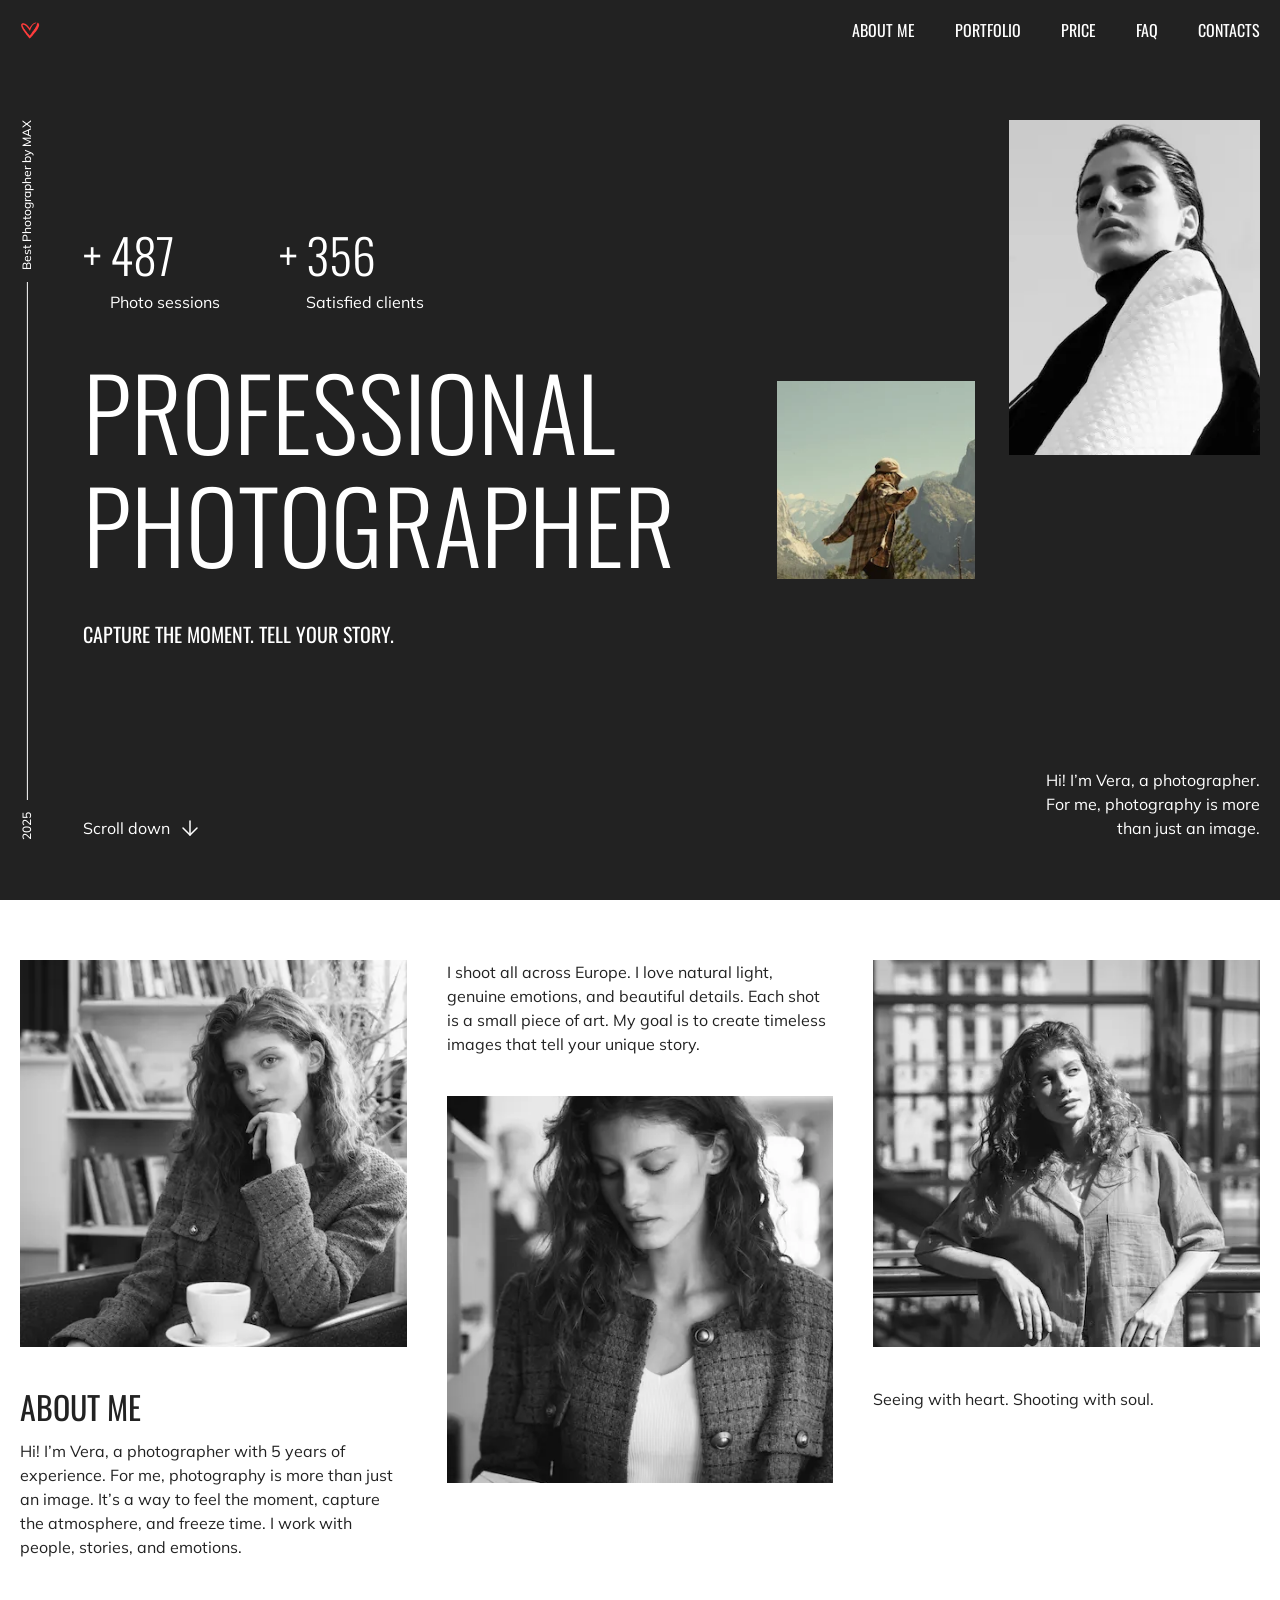
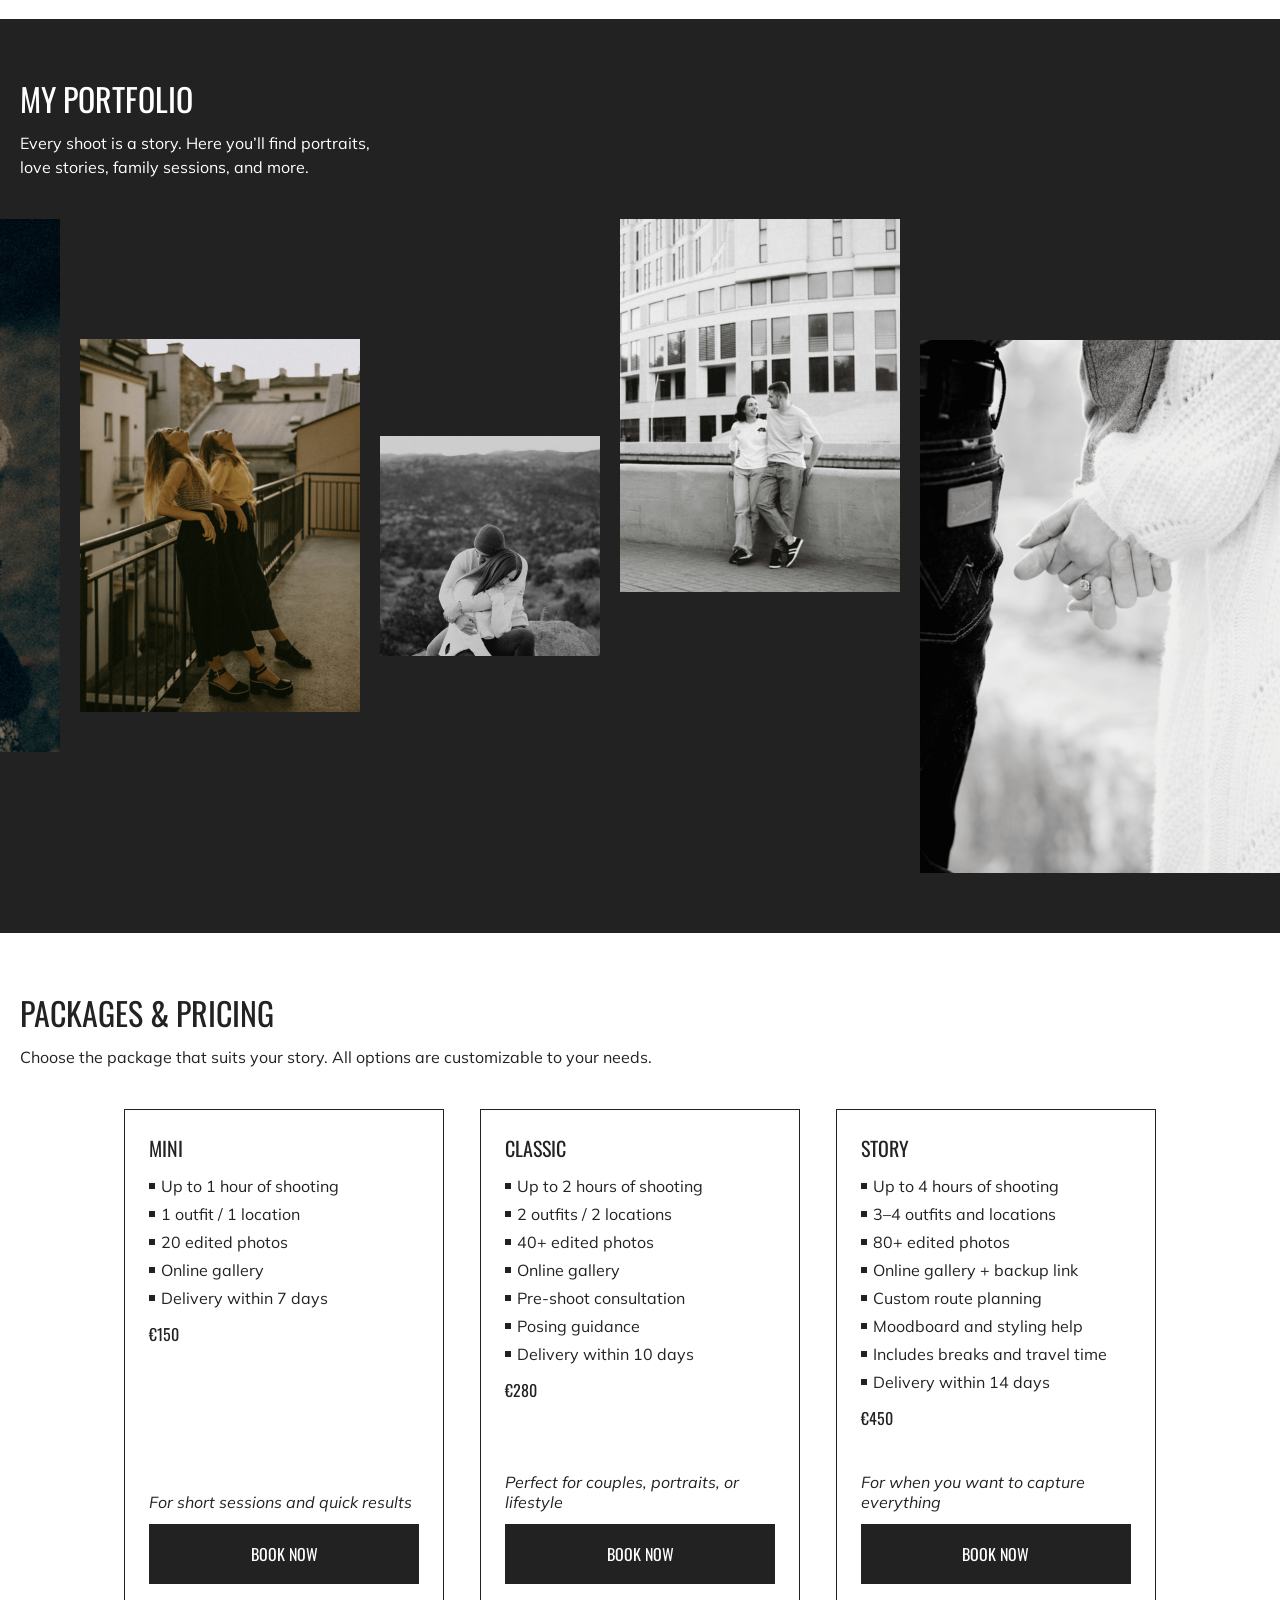
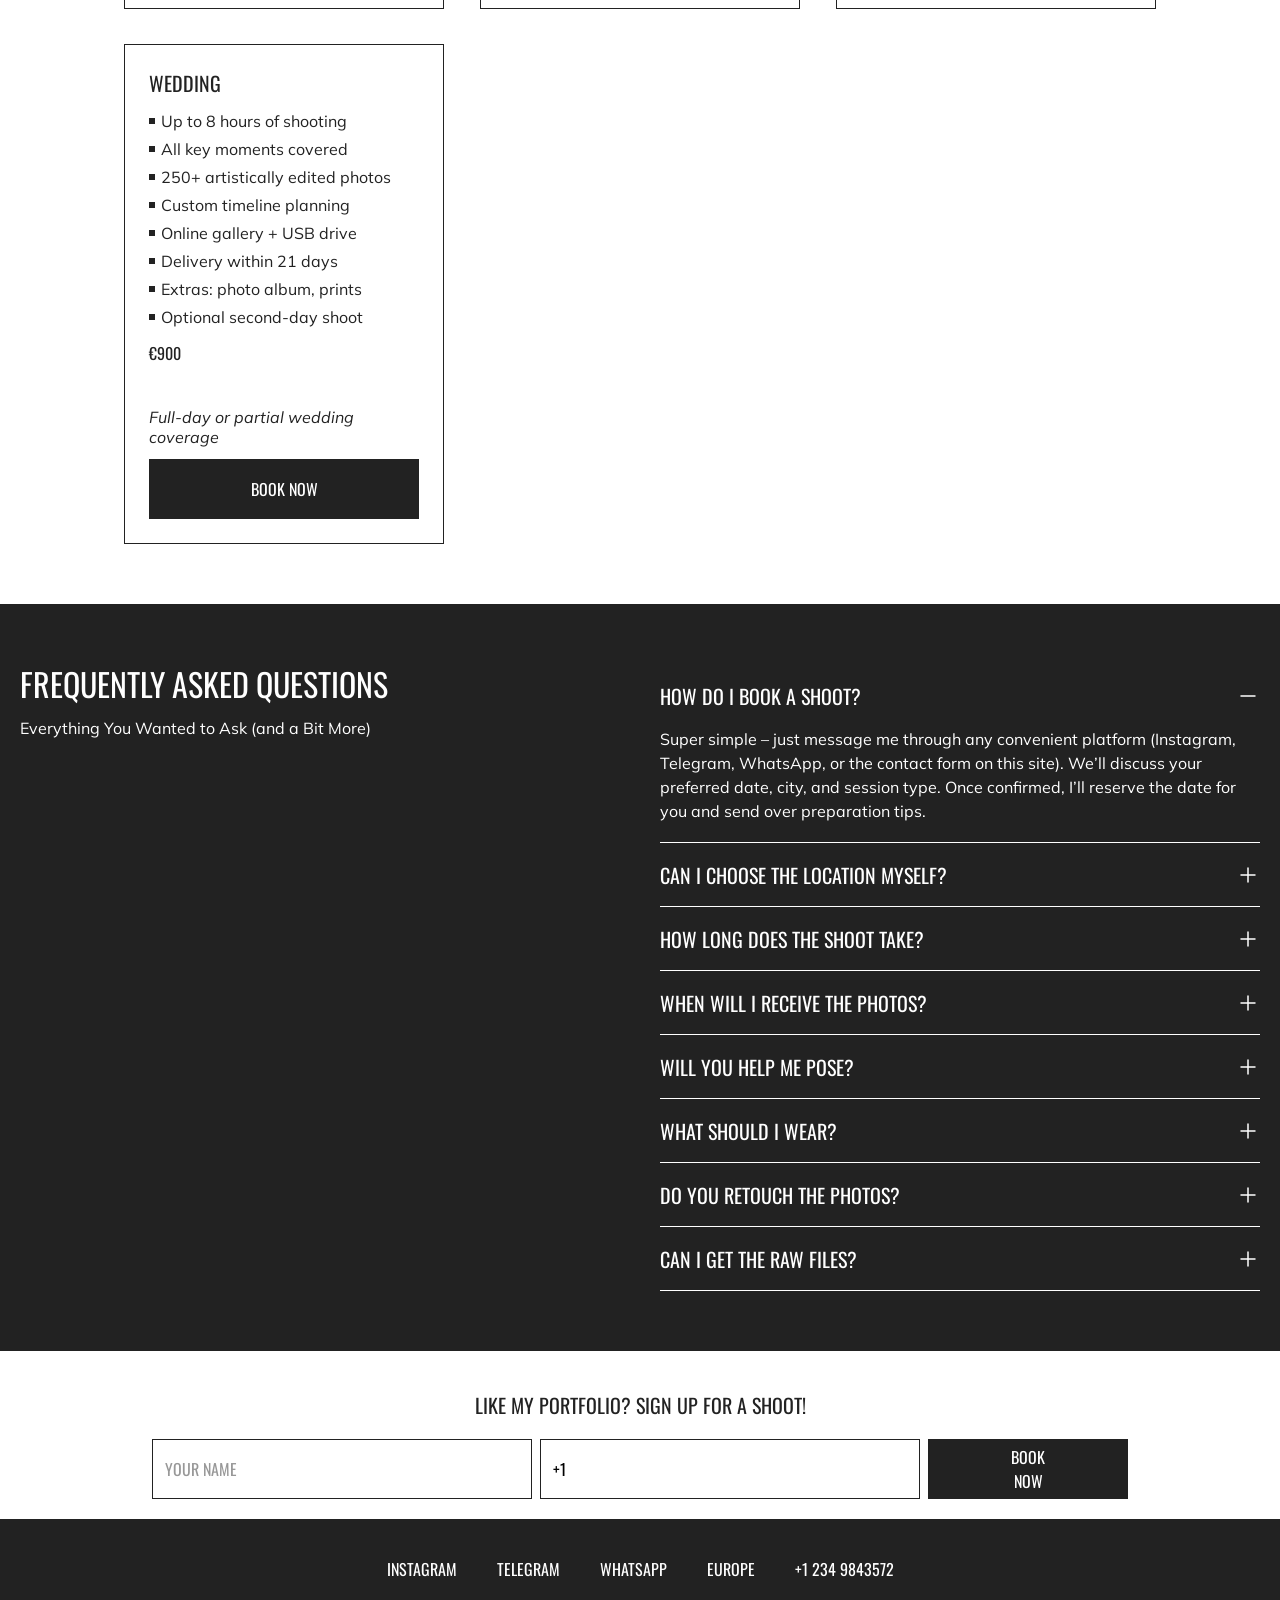
==== commit 3cfce2cb: "feat: add markup and style for modal form" ====
--- a/portfolio/index.html
+++ b/portfolio/index.html
@@ -11,6 +11,7 @@
     <link rel="shortcut icon" href="./assets/images/favicon/favicon.ico">
 
     <link rel="stylesheet" href="./style.css">
+    <script src="./main.js" defer></script>
 </head>
 
 <body>
@@ -19,7 +20,7 @@
             <img src="./assets/images/decor/logo.svg" alt="Heart is a symbol of my love for photography.">
             <span class="visually-hidden">Nice to meet you</span>
         </a>
-        <nav class="menu">
+        <nav class="menu" id="menu">
             <ul class="menu__list">
                 <li><a class="menu__link" href="#about">About me</a></li>
                 <li><a class="menu__link" href="#portfolio">Portfolio</a></li>
@@ -28,7 +29,7 @@
                 <li><a class="menu__link" href="#contacts">Contacts</a></li>
             </ul>
         </nav>
-        <button class="burger-btn" type="button"><span class="visually-hidden">Open menu</span></button>
+        <button class="burger-btn" id="burgerBtn" type="button"><span class="visually-hidden">Open menu</span></button>
     </header>
 
     <main>
@@ -254,78 +255,89 @@
                     <p class="faq__text">Everything You Wanted to Ask (and a Bit More)</p>
                 </div>
                 <ul class="faq-column faq__list">
-                    <li class="faq__item open">
-                        <p class="faq__question">How do I book a shoot?</p>
-                        <p class="faq__answer">Super simple – just message me through any convenient platform
-                            (Instagram, Telegram, WhatsApp, or the contact form on this site). We’ll discuss your
-                            preferred date, city, and session type. Once confirmed, I’ll reserve the date for you and
-                            send over preparation tips.</p>
-                    </li>
-                    <li class="faq__item">
-                        <p class="faq__question">Can I choose the location myself?</p>
-                        <p class="faq__answer">Absolutely! If there’s a special place you love or have in mind — I’m
-                            happy to shoot there.
-                            If
-                            you’re unsure, I can suggest beautiful spots with great lighting and atmosphere, tailored to
-                            your
-                            vision and mood.</p>
-                    </li>
-                    <li class="faq__item">
-                        <p class="faq__question">How long does the shoot take?</p>
-                        <p class="faq__answer">That depends on the package you choose. On average, sessions last from 1
-                            to 4 hours. We’ll
-                            plan
-                            the
-                            pace and type of shoot together — from relaxed city strolls and love stories to more dynamic
-                            or
-                            editorial sessions.</p>
-                    </li>
-                    <li class="faq__item">
-                        <p class="faq__question">When will I receive the photos?</p>
-                        <p class="faq__answer">You’ll receive your edited photos within 7–14 days. For event and wedding
-                            sessions — up to
-                            30
-                            days.
-                            I deliver them in a stylish online gallery, where you can download them in full quality or
-                            easily
-                            share with friends and family.</p>
-                    </li>
-                    <li class="faq__item">
-                        <p class="faq__question">Will you help me pose?</p>
-                        <p class="faq__answer">Definitely! I’ll guide you gently throughout the session — where to look,
-                            how to move, how
-                            to
-                            relax.
-                            The goal is to make you feel comfortable and natural. My approach is relaxed, and I’ll never
-                            force
-                            awkward poses. The result? Real, expressive, and beautiful photos.</p>
-                    </li>
-                    <li class="faq__item">
-                        <p class="faq__question">What should I wear?</p>
-                        <p class="faq__answer">After booking, I’ll send you a style guide with suggestions for colors,
-                            textures, and
-                            combinations.
-                            The most important thing is that you feel confident in your outfit. I’m also happy to help
-                            you
-                            coordinate looks or plan something cohesive for couples or groups.</p>
-                    </li>
-                    <li class="faq__item">
-                        <p class="faq__question">Do you retouch the photos?</p>
-                        <p class="faq__answer">Yes, all photos are color-corrected and lightly retouched. My editing
-                            style is clean and
-                            natural
-                            —
-                            no overdone filters or fake skin. Just you, at your best. Extra retouching is available upon
-                            request.</p>
-                    </li>
-                    <li class="faq__item">
-                        <p class="faq__question">Can I get the raw files?</p>
-                        <p class="faq__answer"> I don’t deliver RAW files. My work includes not only shooting, but also
-                            careful selection
-                            and
-                            editing to create a complete and polished result. You’ll receive only the best images, ready
-                            for
-                            printing, sharing, or publishing.</p>
+                    <li class="faq__item">
+                        <div class="faq__question">How do I book a shoot?</div>
+                        <div class="faq__answer-wrapper">
+                            <div class="faq__answer">
+                                Super simple – just message me through any convenient platform
+                                (Instagram, Telegram, WhatsApp, or the contact form on this site). We’ll discuss your
+                                preferred date, city, and session type. Once confirmed, I’ll reserve the date for you
+                                and
+                                send over preparation tips.</div>
+                        </div>
+                    </li>
+                    <li class="faq__item">
+                        <div class="faq__question">Can I choose the location myself?</div>
+                        <div class="faq__answer-wrapper">
+                            <div class="faq__answer">Absolutely! If there’s a special place you love or have in mind —
+                                I’m
+                                happy to shoot there. If you’re unsure, I can suggest beautiful spots with great
+                                lighting
+                                and atmosphere, tailored to your vision and mood.</div>
+                        </div>
+                    </li>
+                    <li class="faq__item">
+                        <div class="faq__question">How long does the shoot take?</div>
+                        <div class="faq__answer-wrapper">
+                            <div class="faq__answer">That depends on the package you choose. On average, sessions last
+                                from 1
+                                to 4 hours. We’ll plan the pace and type of shoot together — from relaxed city strolls
+                                and
+                                love stories to more dynamic or editorial sessions.</div>
+                        </div>
+                    </li>
+                    <li class="faq__item">
+                        <div class="faq__question">When will I receive the photos?</div>
+                        <div class="faq__answer-wrapper">
+                            <div class="faq__answer">You’ll receive your edited photos within 7–14 days. For event and
+                                wedding
+                                sessions — up to 30 days. I deliver them in a stylish online gallery, where you can
+                                download
+                                them in full quality or easily share with friends and family.</div>
+                        </div>
+                    </li>
+                    <li class="faq__item">
+                        <div class="faq__question">Will you help me pose?</div>
+                        <div class="faq__answer-wrapper">
+                            <div class="faq__answer">Definitely! I’ll guide you gently throughout the session — where
+                                to look,
+                                how to move, how to relax. The goal is to make you feel comfortable and natural. My
+                                approach
+                                is relaxed, and I’ll never force awkward poses. The result? Real, expressive, and
+                                beautiful
+                                photos.</div>
+                        </div>
+                    </li>
+                    <li class="faq__item">
+                        <div class="faq__question">What should I wear?</div>
+                        <div class="faq__answer-wrapper">
+                            <div class="faq__answer">After booking, I’ll send you a style guide with suggestions for
+                                colors,
+                                textures, and combinations. The most important thing is that you feel confident in your
+                                outfit. I’m also happy to help you coordinate looks or plan something cohesive for
+                                couples
+                                or groups.</div>
+                        </div>
+                    </li>
+                    <li class="faq__item">
+                        <div class="faq__question">Do you retouch the photos?</div>
+                        <div class="faq__answer-wrapper">
+                            <div class="faq__answer">Yes, all photos are color-corrected and lightly retouched. My
+                                editing
+                                style is clean and natural — no overdone filters or fake skin. Just you, at your best.
+                                Extra
+                                retouching is available upon request.</div>
+                        </div>
+                    </li>
+                    <li class="faq__item">
+                        <div class="faq__question">Can I get the raw files?</div>
+                        <div class="faq__answer-wrapper">
+                            <div class="faq__answer">I don’t deliver RAW files. My work includes not only shooting,
+                                but also
+                                careful selection and editing to create a complete and polished result. You’ll receive
+                                only
+                                the best images, ready for printing, sharing, or publishing.</div>
+                        </div>
                     </li>
                 </ul>
             </div>
@@ -357,6 +369,18 @@
         </section>
 
     </footer>
+    <div class="modal" id="modalBooking">
+        <div class="modal-content">
+            <button class="modal__close-btn" type="button"><span class="visually-hidden">Close modal
+                    window.</span></button>
+            <p class="booking__title modal__title">Like my portfolio? Sign up for a shoot!</p>
+            <form class="booking__form modal__form">
+                <input class="booking__input modal__input" type="text" placeholder="Your name">
+                <input class="booking__input modal__input" type="text" value="+1">
+                <button class="booking__btn modal__btn" type="submit">Book now</button>
+            </form>
+        </div>
+    </div>
 </body>
 
 </html>
--- a/portfolio/style.css
+++ b/portfolio/style.css
@@ -79,6 +79,11 @@
   line-height: 1.5;
   font-style: normal;
   color: var(--text-color-main);
+  overflow-x: hidden;
+}
+
+body.no-scroll {
+  overflow-y: hidden;
 }
 
 ul {
@@ -159,6 +164,7 @@
 }
 
 .header {
+  position: relative;
   margin-inline: auto;
   display: flex;
   justify-content: space-between;
@@ -168,7 +174,33 @@
 }
 
 .menu {
-  display: none;
+  position: absolute;
+  z-index: 2;
+  left: 100%;
+  right: -100%;
+  top: 100%;
+  height: calc(100vh - 60px);
+  display: flex;
+  align-items: center;
+  background-color: var(--bg-color-main);
+  transition: all 0.4s ease-in-out;
+}
+
+.menu.open {
+  left: 0;
+  right: 0;
+  transition: all 0.4s ease-in-out;
+}
+
+.menu__list {
+  width: 100%;
+}
+
+.menu__link {
+  display: block;
+  line-height: 60px;
+  width: 100%;
+  text-align: center;
 }
 
 .menu__link {
@@ -200,16 +232,50 @@
 }
 
 .burger-btn {
+  position: relative;
   width: 60px;
   height: 60px;
-  background-image: url("./assets/images/decor/burger.svg");
-  background-position: center;
-  background-size: 100%;
+}
+
+.menu.open ~ .burger-btn::before {
+  width: 20px;
+  transform: rotate(45deg);
+  top: 27px;
+  transition: all 0.3s ease-in-out;
+}
+
+.menu.open ~ .burger-btn::after {
+  top: 27px;
+  transform: rotate(-45deg);
+  transition: all 0.3s ease-in-out;
+}
+
+.burger-btn::before {
+  content: "";
+  position: absolute;
+  top: 25px;
+  right: 20px;
+  height: 2px;
+  width: 12px;
+  background-color: var(--text-color-main);
+  transition: all 0.3s ease-in-out;
+}
+
+.burger-btn::after {
+  content: "";
+  position: absolute;
+  bottom: 25px;
+  right: 20px;
+  height: 2px;
+  width: 20px;
+  background-color: var(--text-color-main);
+  transition: all 0.3s ease-in-out;
 }
 
 @media (min-width: 769px) {
   .menu {
-    display: block;
+    position: static;
+    height: auto;
   }
 
   .menu__list {
@@ -218,6 +284,7 @@
 
   .menu__link {
     display: block;
+    width: auto;
     padding-inline: 20px;
     line-height: 60px;
   }
@@ -536,7 +603,7 @@
 }
 
 .portfolio__list-wrapper {
-  width: 100vw;
+  width: 100%;
   height: 654px;
   overflow-x: hidden;
   display: flex;
@@ -753,12 +820,18 @@
 }
 
 .faq__answer {
-  margin-bottom: 19px;
-  display: none;
-}
-
-.faq__item.open .faq__answer {
-  display: block;
+  padding-bottom: 19px;
+}
+
+.faq__answer-wrapper {
+  height: 0;
+  overflow: hidden;
+  transition: height 0.3s ease-in-out;
+}
+
+.faq__item.open .faq__answer-wrapper {
+  height: auto;
+  transition: height 0.3s ease-in-out;
 }
 
 @media (min-width: 950px) {
@@ -907,3 +980,74 @@
     width: auto;
   }
 }
+
+/* =================== MODAL =================== */
+
+.modal {
+  z-index: -1;
+  display: block;
+  position: fixed;
+  padding: 20px;
+  inset: 0;
+  background-color: transparent;
+  transition: all 0.4s ease-in-out;
+}
+
+.modal.open {
+  z-index: 4;
+  background-color: rgb(0, 0, 0, 0.4);
+  transition: all 0.4s ease-in-out;
+}
+
+.modal-content {
+  position: absolute;
+  top: 50%;
+  left: 100%;
+  transform: translate(0, -50%);
+  max-width: 500px;
+  width: 100%;
+  padding: 60px;
+  background-color: var(--bg-color-add);
+  transition: var(--transition-out);
+}
+
+.modal.open .modal-content {
+  left: 50%;
+  transform: translate(-50%, -50%);
+  transition: var(--transition-in);
+}
+
+.modal__title {
+  color: var(--text-color-add);
+}
+
+.modal__input {
+  max-width: 100%;
+}
+
+.modal__btn {
+  width: 100%;
+}
+
+.modal__form {
+  flex-direction: column;
+}
+
+.modal__close-btn {
+  position: absolute;
+  z-index: 2;
+  top: 0;
+  right: 0;
+  width: 60px;
+  height: 60px;
+  background-image: url("./assets/images/decor/close.svg");
+  background-repeat: no-repeat;
+  background-position: center;
+  transition: var(--transition-out);
+}
+
+.modal__close-btn:hover {
+  opacity: 0.5;
+  transition: var(--transition-in);
+  cursor: pointer;
+}
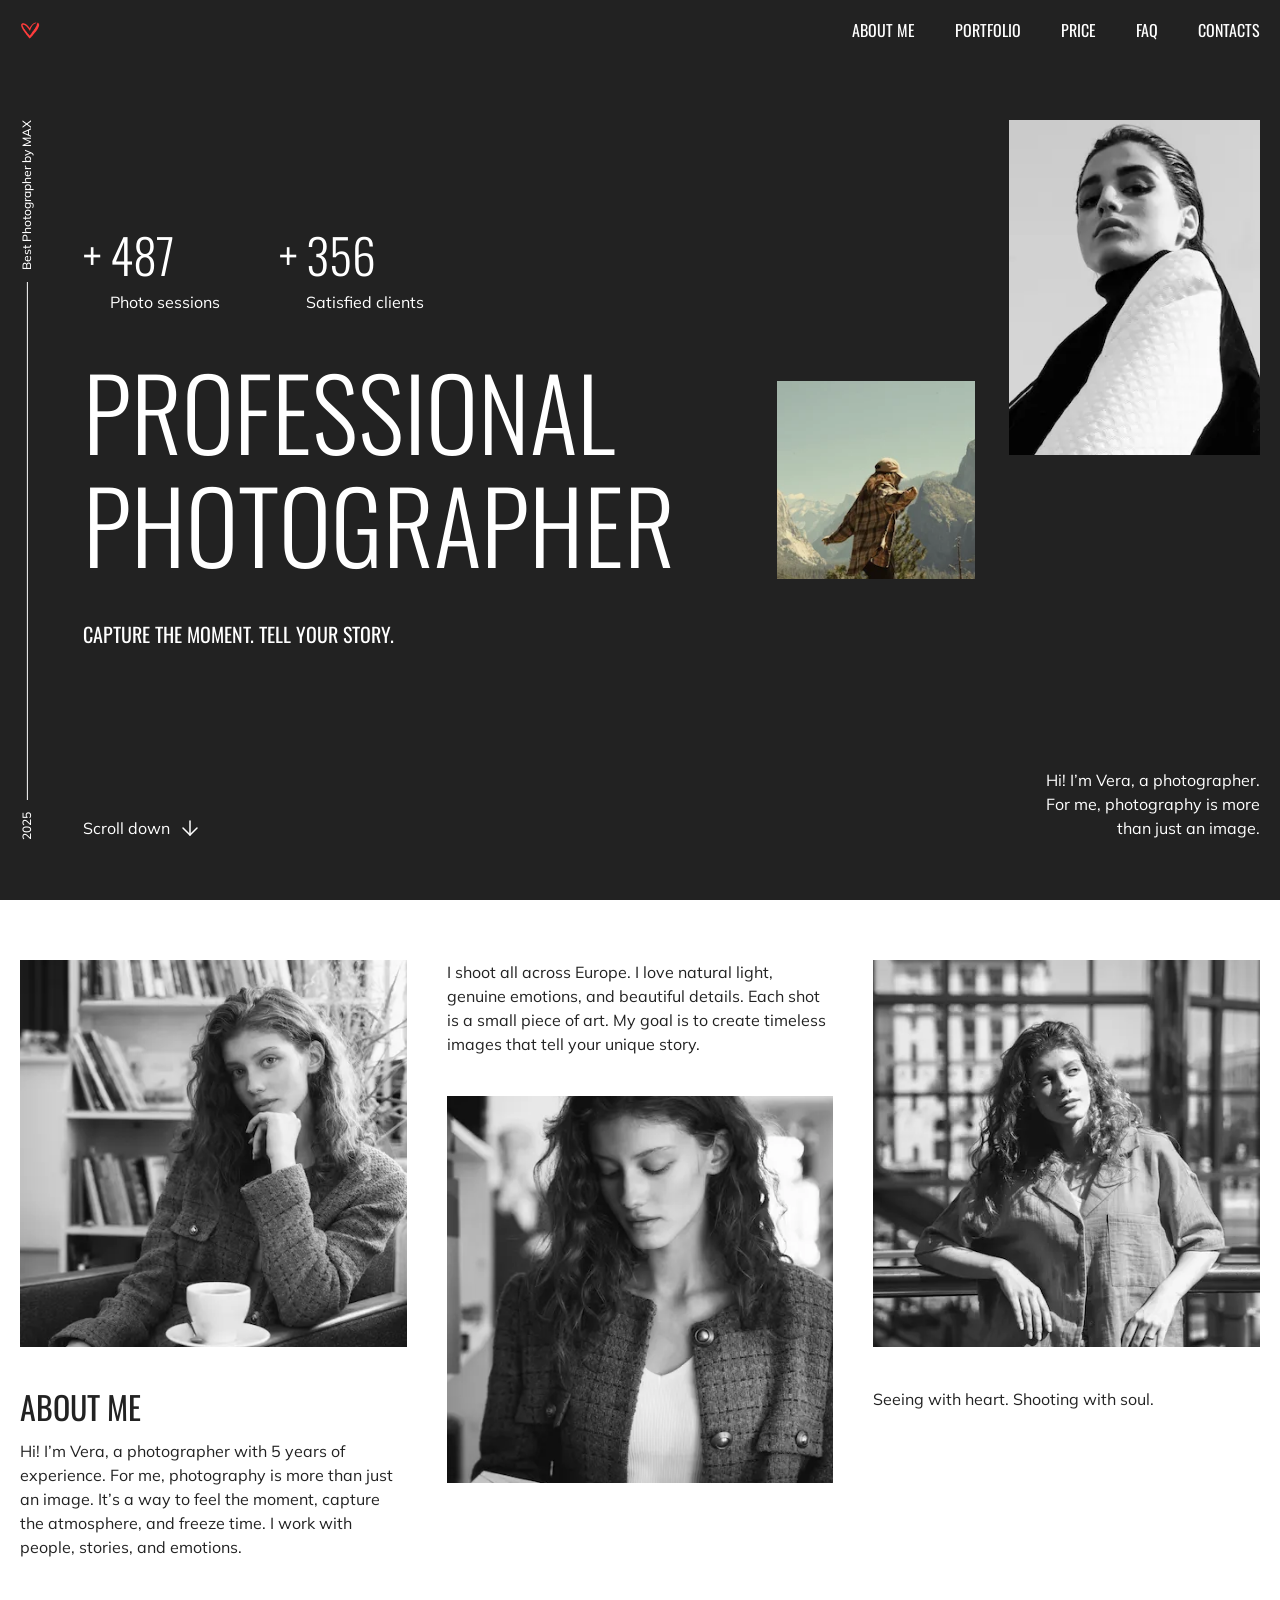
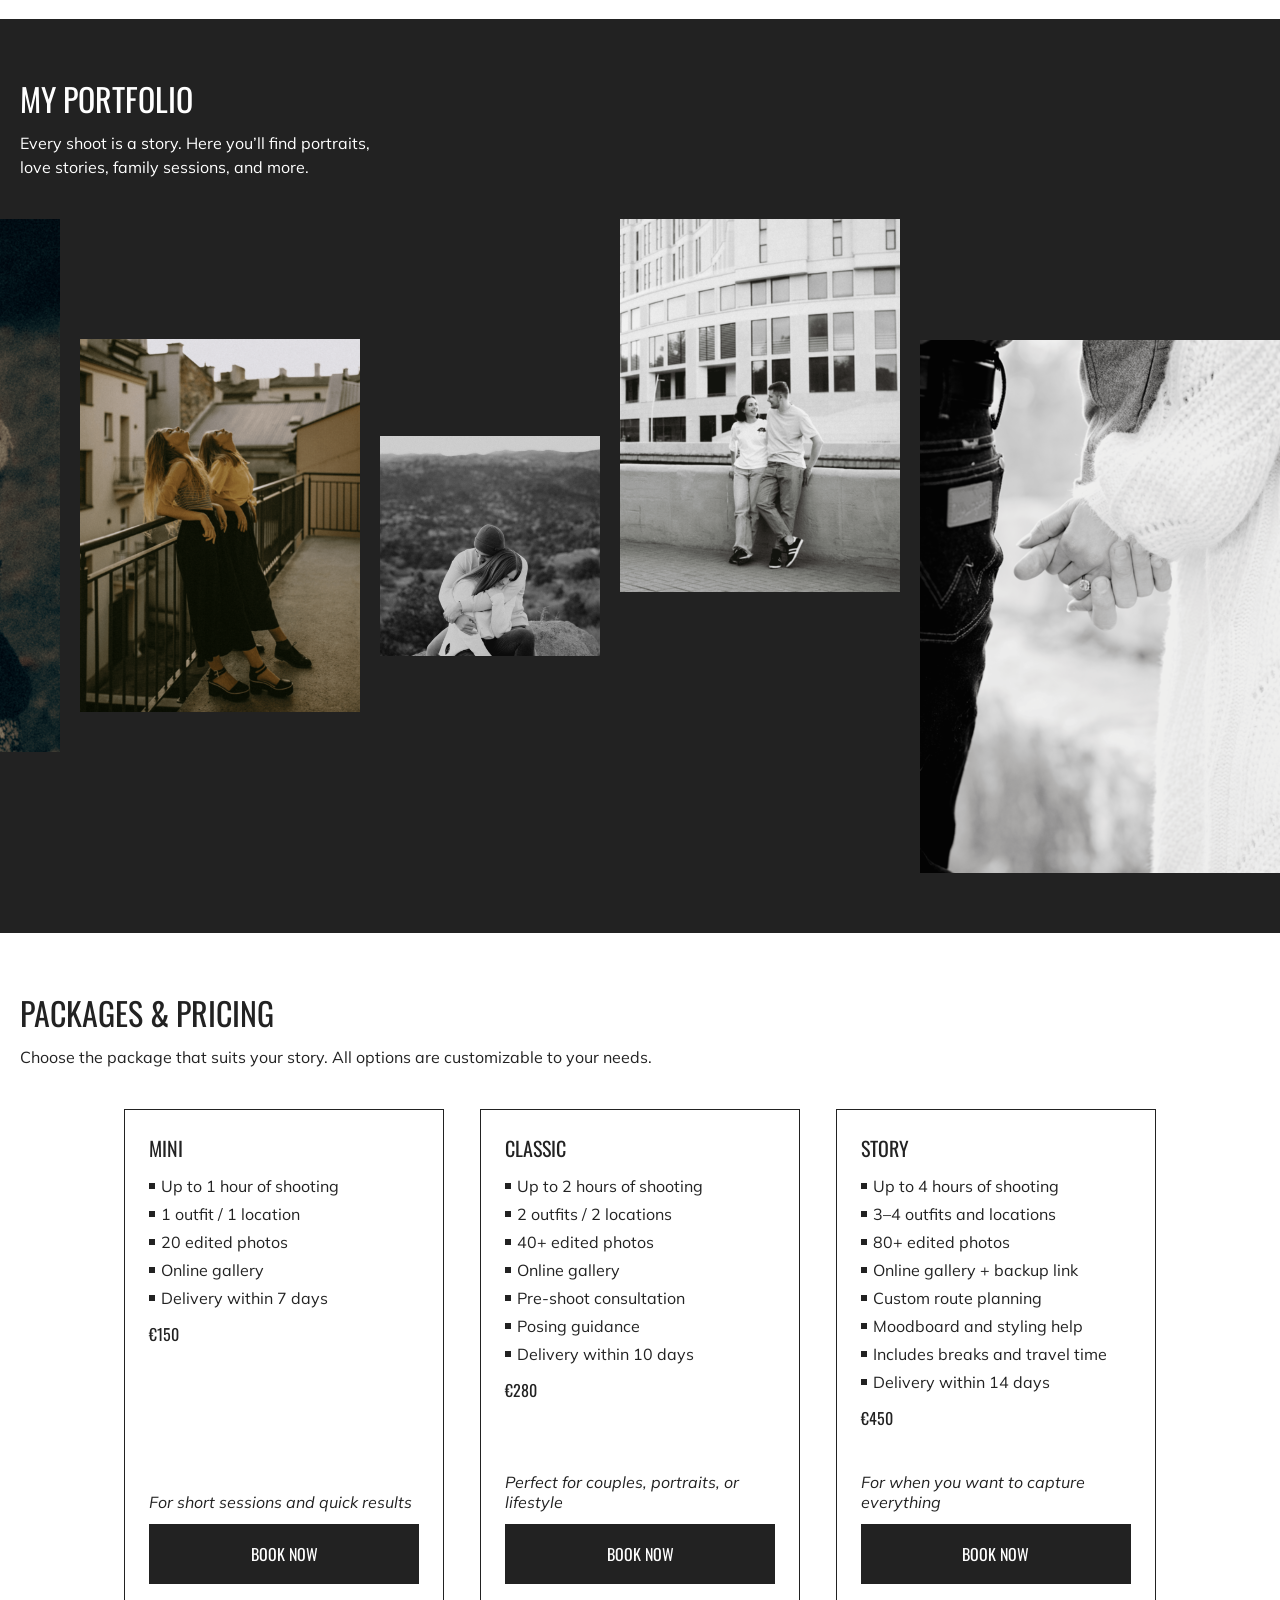
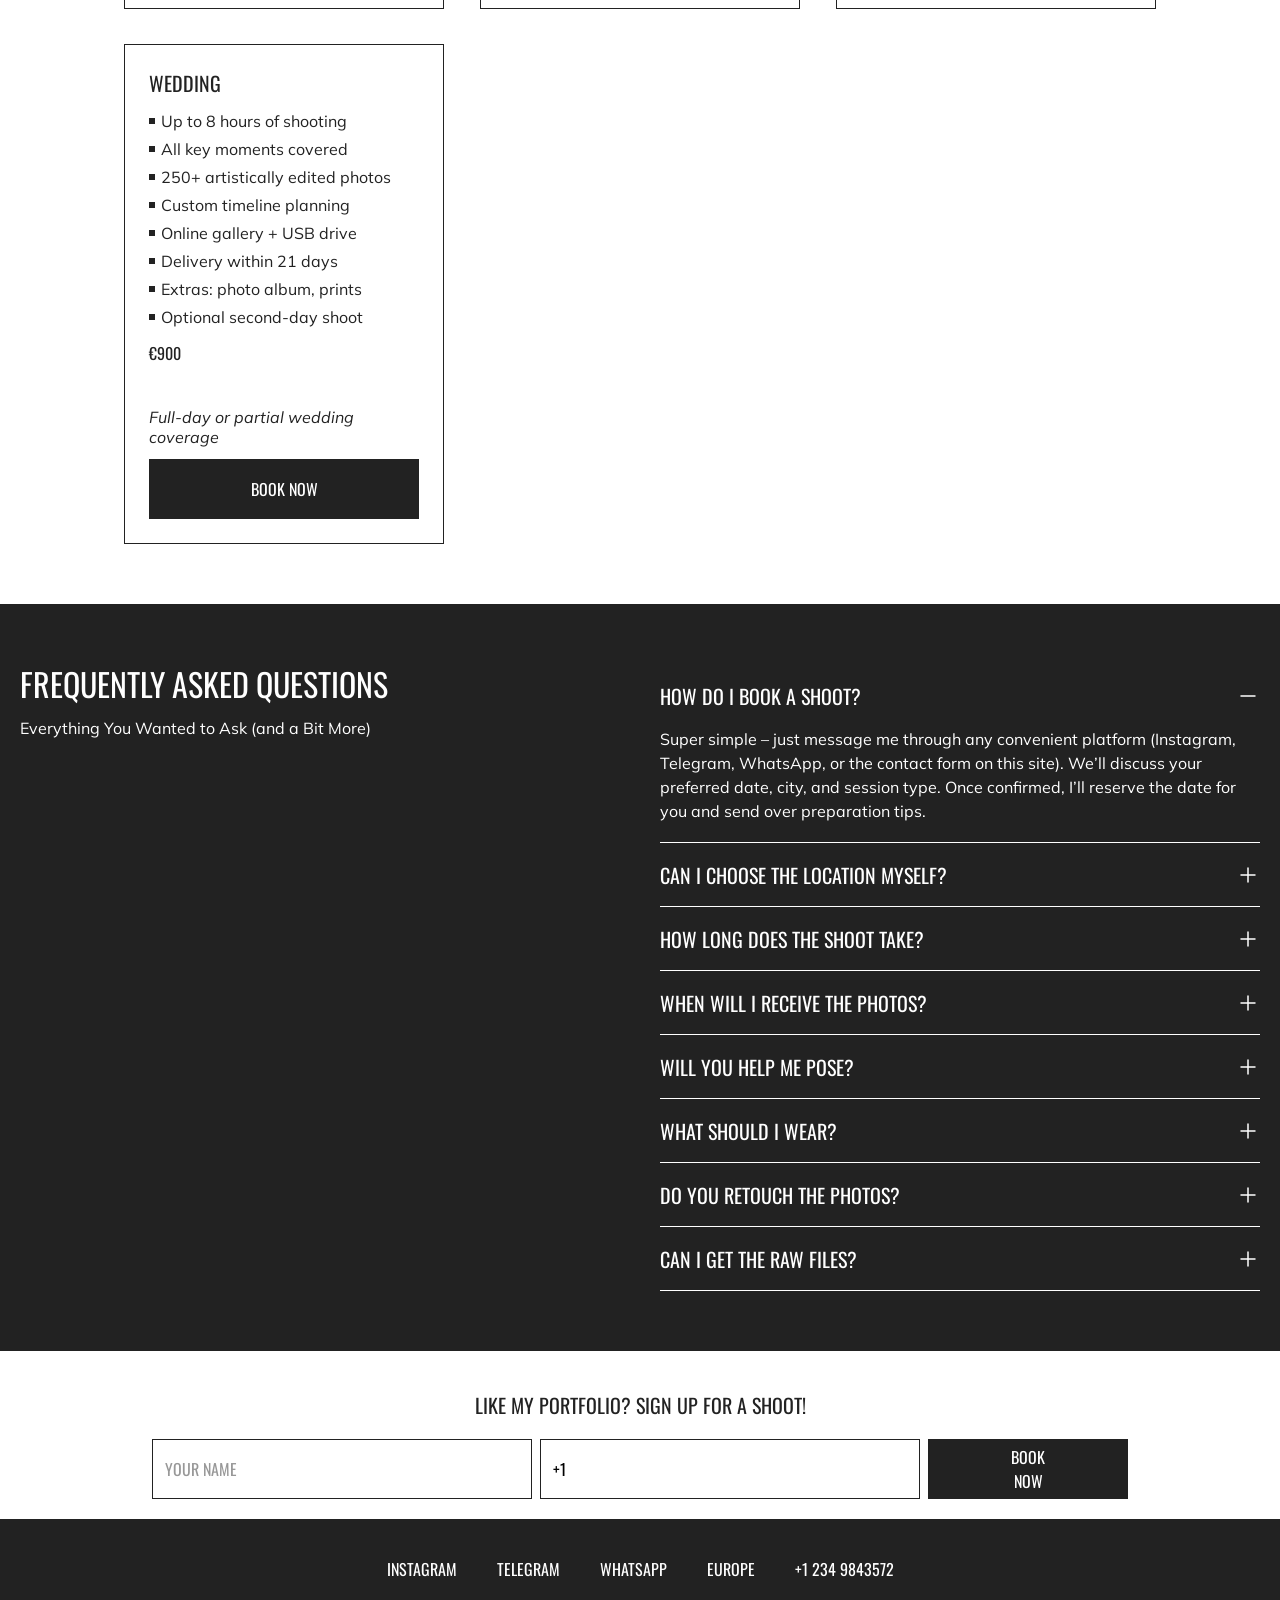
==== commit 11583d64: "feat: add slider functionality" ====
--- a/portfolio/index.html
+++ b/portfolio/index.html
@@ -105,7 +105,7 @@
                     family sessions, and more.</p>
             </div>
             <div class="portfolio__list-wrapper">
-                <ul class="portfolio__list">
+                <ul class="portfolio__list" id="sliderPortfolio">
                     <li class="portfolio__item bottom">
                         <img srcset="./assets/images/content/img-14-400px.webp 400w, ./assets/images/content/img-14-800px.webp 800w, ./assets/images/content/img-14-1200px.webp 1200w"
                             sizes="400px" src="./assets/images/content/webp/img-14-400px.webp" alt="" width="400"
@@ -167,6 +167,8 @@
                             loading="lazy" fetchpriority="low">
                     </li>
                 </ul>
+                <div class="portfolio__control" id="portfolioLeft"></div>
+                <div class="portfolio__control" id="portfolioRight"></div>
             </div>
         </section>
 
--- a/portfolio/style.css
+++ b/portfolio/style.css
@@ -67,6 +67,7 @@
 }
 
 html {
+  overflow-x: hidden;
   scroll-behavior: smooth;
 }
 
@@ -82,7 +83,7 @@
   overflow-x: hidden;
 }
 
-body.no-scroll {
+.no-scroll {
   overflow-y: hidden;
 }
 
@@ -602,20 +603,45 @@
   margin-bottom: 40px;
 }
 
-.portfolio__list-wrapper {
-  width: 100%;
-  height: 654px;
-  overflow-x: hidden;
-  display: flex;
-  justify-content: center;
+.portfolio__list::-webkit-scrollbar {
+  width: 0;
 }
 
 .portfolio__list {
+  width: auto;
   height: 654px;
   display: flex;
-  justify-content: center;
-  align-items: start;
   column-gap: 20px;
+  padding-inline: 20px;
+  overflow-x: auto;
+}
+
+.portfolio__list-wrapper {
+  position: relative;
+}
+
+.portfolio__item:first-of-type,
+.portfolio__item:last-of-type {
+  margin-inline: auto;
+}
+
+.portfolio__control {
+  position: absolute;
+  top: 0;
+  bottom: 0;
+  width: 30%;
+  left: 0;
+}
+
+.portfolio__control:last-of-type {
+  left: auto;
+  right: 0;
+}
+
+@media (hover: coarse) {
+  .portfolio__control {
+    display: none;
+  }
 }
 
 .portfolio__item {
@@ -1001,11 +1027,12 @@
 
 .modal-content {
   position: absolute;
+  box-sizing: border-box;
   top: 50%;
   left: 100%;
   transform: translate(0, -50%);
   max-width: 500px;
-  width: 100%;
+  width: calc(100% - 40px);
   padding: 60px;
   background-color: var(--bg-color-add);
   transition: var(--transition-out);
@@ -1026,6 +1053,7 @@
 }
 
 .modal__btn {
+  padding: 0;
   width: 100%;
 }
 
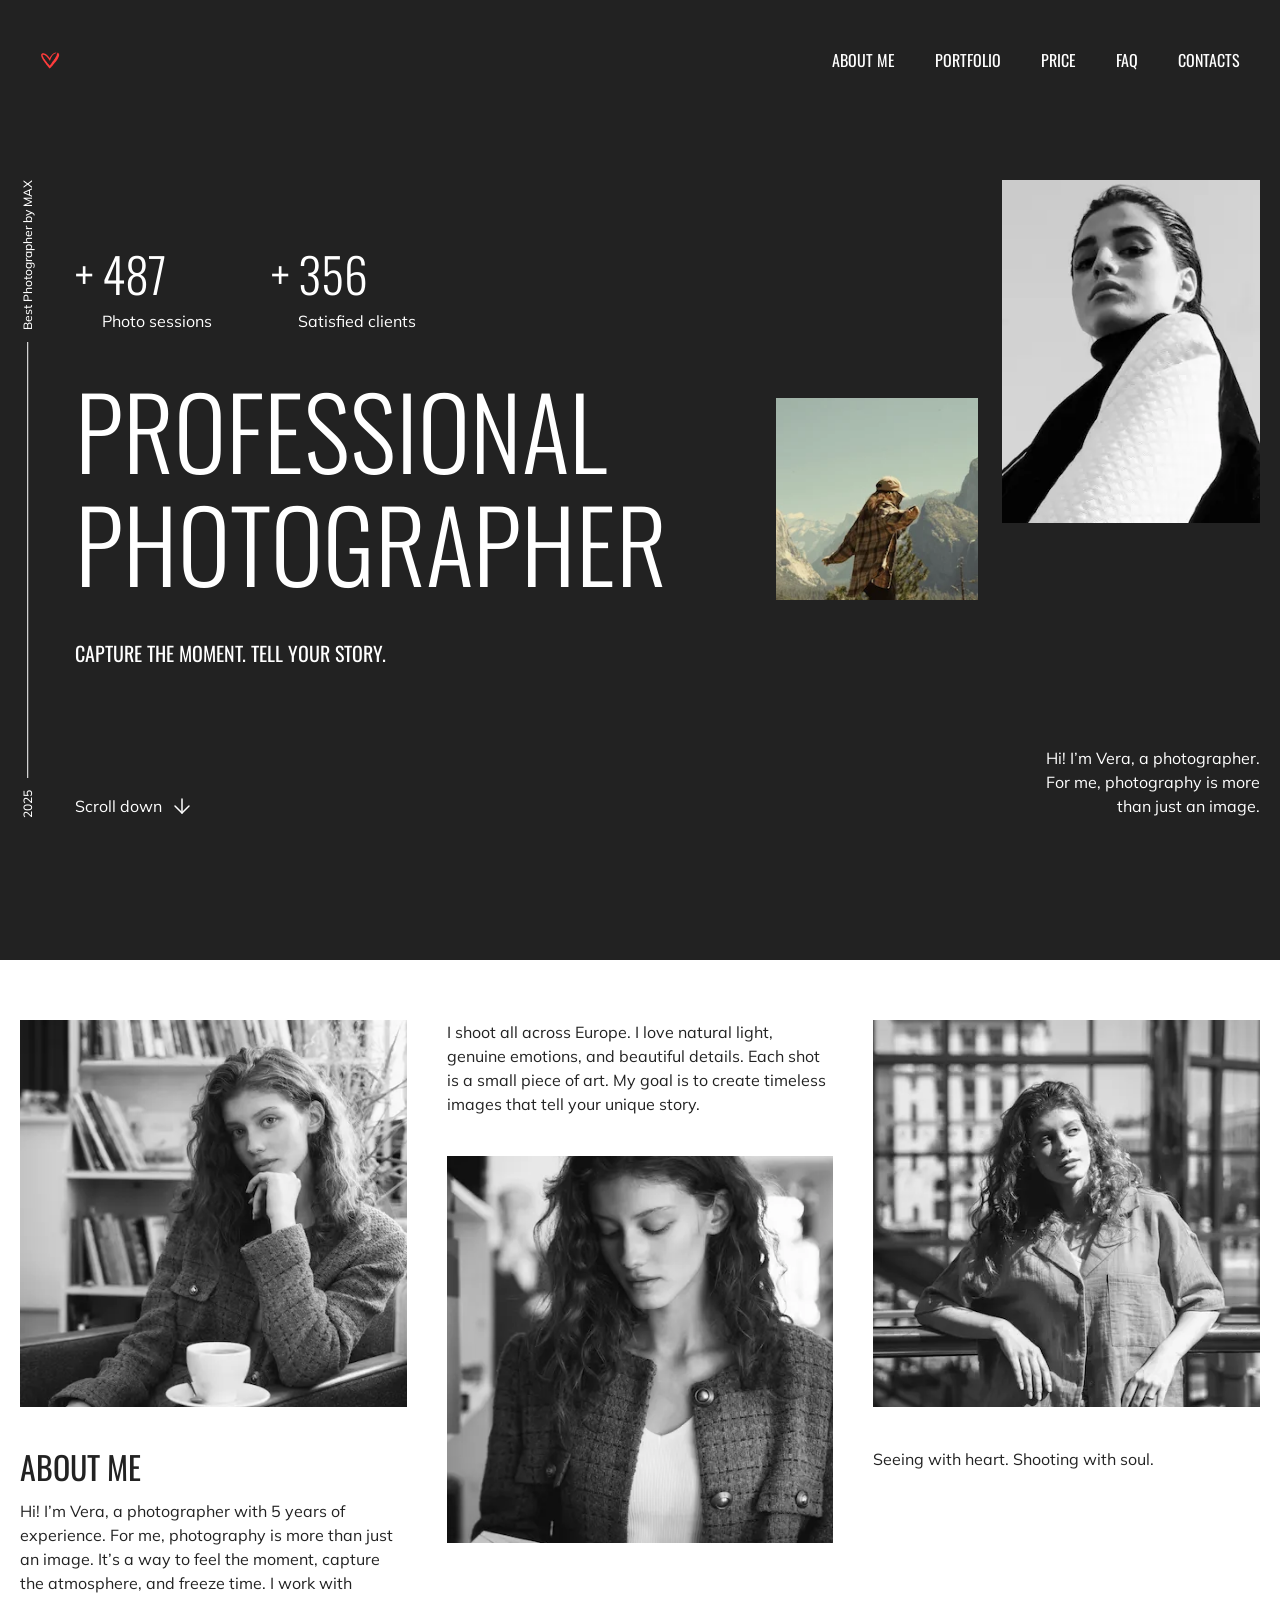
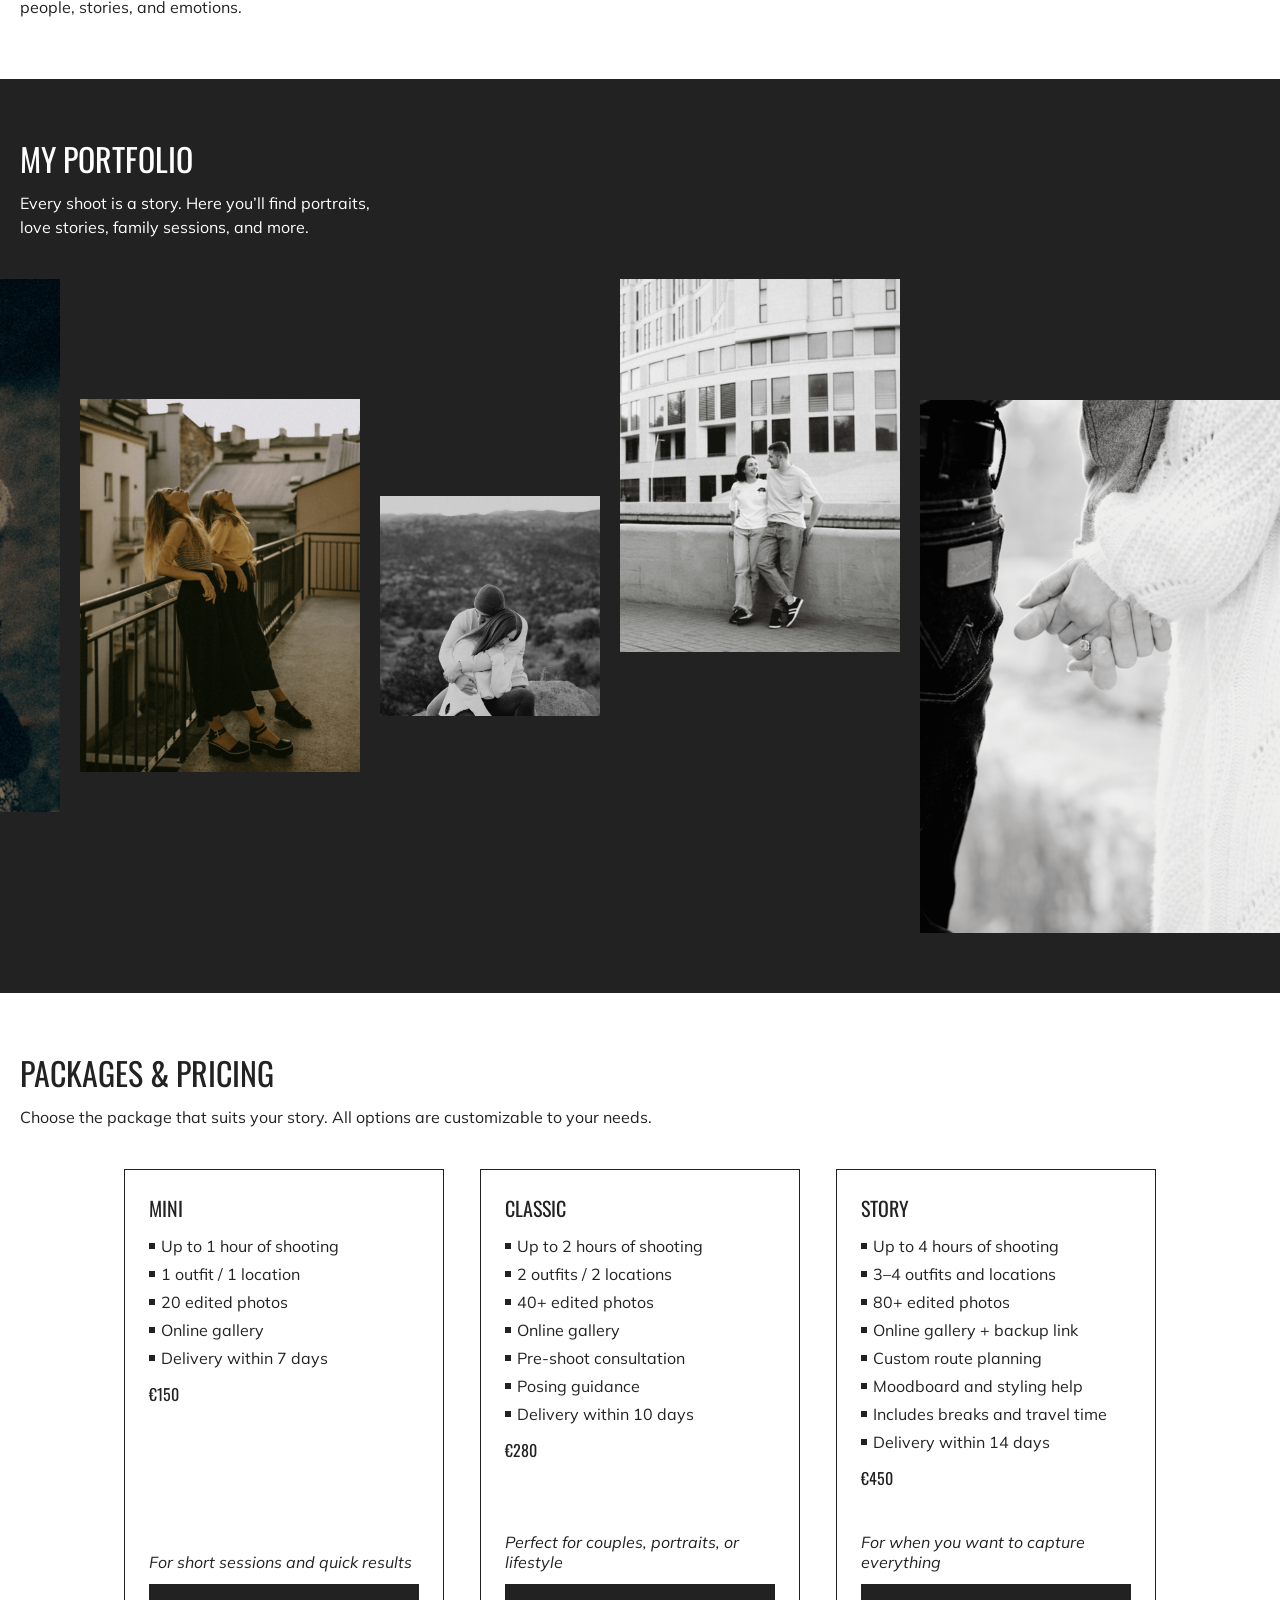
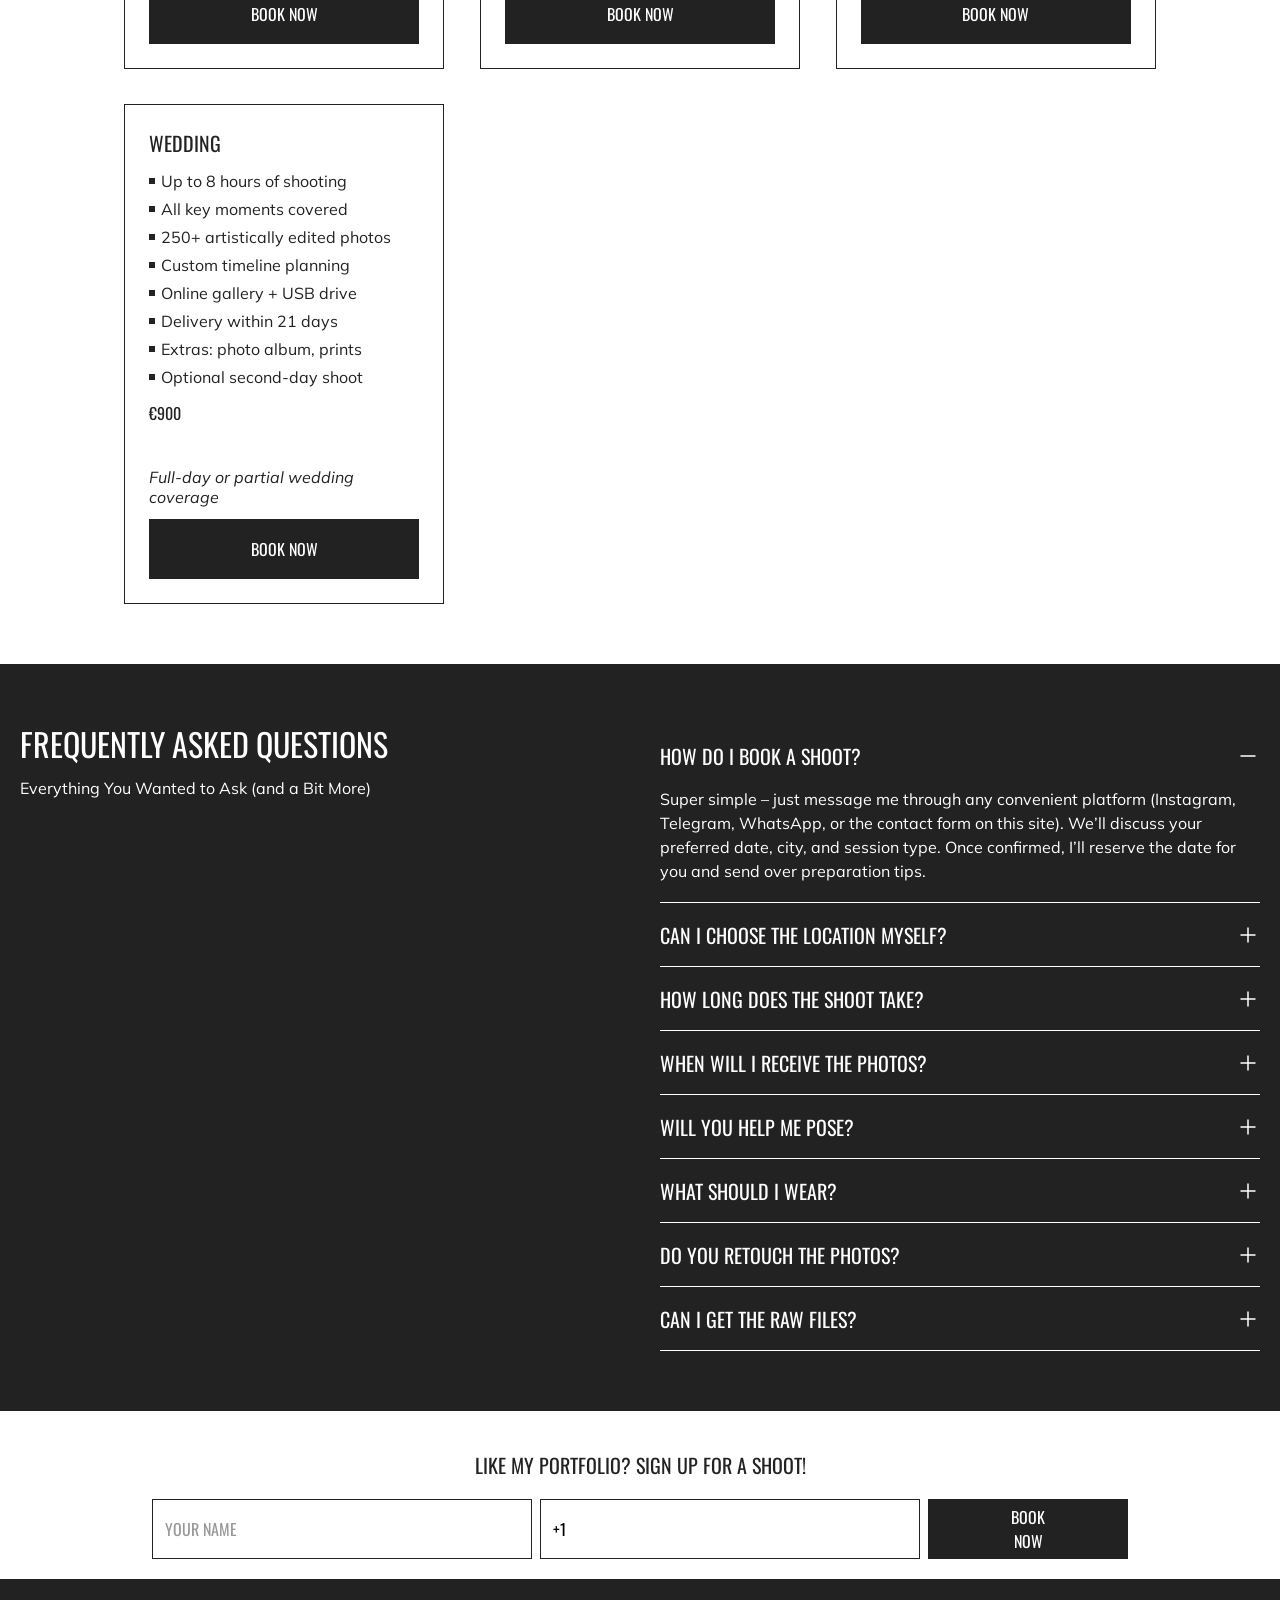
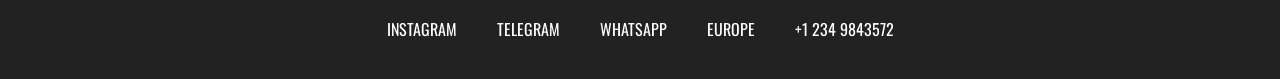
==== commit ba331b0d: "refactor: change header and hero structure for setting light background to page (for scroll imitatio" ====
--- a/portfolio/index.html
+++ b/portfolio/index.html
@@ -16,57 +16,63 @@
 
 <body>
     <header class="header">
-        <a class="logo" href="#">
-            <img src="./assets/images/decor/logo.svg" alt="Heart is a symbol of my love for photography.">
-            <span class="visually-hidden">Nice to meet you</span>
-        </a>
-        <nav class="menu" id="menu">
-            <ul class="menu__list">
-                <li><a class="menu__link" href="#about">About me</a></li>
-                <li><a class="menu__link" href="#portfolio">Portfolio</a></li>
-                <li><a class="menu__link" href="#price">Price</a></li>
-                <li><a class="menu__link" href="#faq">Faq</a></li>
-                <li><a class="menu__link" href="#contacts">Contacts</a></li>
-            </ul>
-        </nav>
-        <button class="burger-btn" id="burgerBtn" type="button"><span class="visually-hidden">Open menu</span></button>
+        <div class="wrapper">
+            <a class="logo" href="#">
+                <img src="./assets/images/decor/logo.svg" alt="Heart is a symbol of my love for photography.">
+                <span class="visually-hidden">Nice to meet you</span>
+            </a>
+            <nav class="menu" id="menu">
+                <ul class="menu__list">
+                    <li><a class="menu__link" href="#about">About me</a></li>
+                    <li><a class="menu__link" href="#portfolio">Portfolio</a></li>
+                    <li><a class="menu__link" href="#price">Price</a></li>
+                    <li><a class="menu__link" href="#faq">Faq</a></li>
+                    <li><a class="menu__link" href="#contacts">Contacts</a></li>
+                </ul>
+            </nav>
+            <button class="burger-btn" id="burgerBtn" type="button"><span class="visually-hidden">Open
+                    menu</span></button>
+        </div>
     </header>
 
     <main>
-        <section class="block hero" id="hero">
-            <div class="hero-wrapper hero-wrapper_main">
-                <dl class="stats">
-                    <div class="stats__item">
-                        <dt class="stats__description">Photo sessions</dt>
-                        <dd class="stats__value">487</dd>
-                    </div>
-                    <div class="stats__item">
-                        <dt class="stats__description">Satisfied clients</dt>
-                        <dd class="stats__value">356</dd>
-                    </div>
-                </dl>
-                <h1 class="hero__title">Professional photographer</h1>
-                <p class="hero__slogan">Capture the Moment. Tell Your Story.</p>
-                <a class="hero__btn" href="#about">Scroll down</a>
-            </div>
-
-            <div class="hero-wrapper hero-wrapper_add">
-                <img class="hero__img_1"
-                    srcset="./assets/images/content/img-10-220px.webp 220w, ./assets/images/content/img-10-440px.webp 440w, ./assets/images/content/img-10-660px.webp 660w"
-                    sizes="220px" src="./assets/images/content/img-10-220px.webp"
-                    alt="The photo full of freedom and air, with a woman along the mountains." width="220"
-                    fetchpriority="high">
-            </div>
-
-            <div class="hero__intro-wrapper hero-wrapper_intro">
-                <img class="hero__img_2"
-                    srcset="./assets/images/content/img-11-280px.webp 280w, ./assets/images/content/img-11-560px.webp 560w, ./assets/images/content/img-11-840px.webp 840w"
-                    sizes="280px" src="./assets/images/content/webp/img-11.webp"
-                    alt="The photo of woman with strong and magic gaze." width="280" fetchpriority="high">
-                <p class="hero__intro">Hi! I’m Vera, a photographer. For me, photography is more than just an image.</p>
-            </div>
-
-            <p class="award"><span>2025</span> <span>Best Photographer by MAX</span></p>
+        <section class="block block_main hero" id="hero">
+            <div class="wrapper">
+                <div class="hero-wrapper hero-wrapper_main">
+                    <dl class="stats">
+                        <div class="stats__item">
+                            <dt class="stats__description">Photo sessions</dt>
+                            <dd class="stats__value">487</dd>
+                        </div>
+                        <div class="stats__item">
+                            <dt class="stats__description">Satisfied clients</dt>
+                            <dd class="stats__value">356</dd>
+                        </div>
+                    </dl>
+                    <h1 class="hero__title">Professional photographer</h1>
+                    <p class="hero__slogan">Capture the Moment. Tell Your Story.</p>
+                    <a class="hero__btn" href="#about">Scroll down</a>
+                </div>
+
+                <div class="hero-wrapper hero-wrapper_add">
+                    <img class="hero__img_1"
+                        srcset="./assets/images/content/img-10-220px.webp 220w, ./assets/images/content/img-10-440px.webp 440w, ./assets/images/content/img-10-660px.webp 660w"
+                        sizes="220px" src="./assets/images/content/img-10-220px.webp"
+                        alt="The photo full of freedom and air, with a woman along the mountains." width="220"
+                        fetchpriority="high">
+                </div>
+
+                <div class="hero__intro-wrapper hero-wrapper_intro">
+                    <img class="hero__img_2"
+                        srcset="./assets/images/content/img-11-280px.webp 280w, ./assets/images/content/img-11-560px.webp 560w, ./assets/images/content/img-11-840px.webp 840w"
+                        sizes="280px" src="./assets/images/content/webp/img-11.webp"
+                        alt="The photo of woman with strong and magic gaze." width="280" fetchpriority="high">
+                    <p class="hero__intro">Hi! I’m Vera, a photographer. For me, photography is more than just an image.
+                    </p>
+                </div>
+
+                <p class="award"><span>2025</span> <span>Best Photographer by MAX</span></p>
+            </div>
         </section>
 
         <section class="block block_add about" id="about">
--- a/portfolio/style.css
+++ b/portfolio/style.css
@@ -73,7 +73,7 @@
 
 body {
   margin: 0;
-  background-color: var(--bg-color-main);
+  background-color: var(--bg-color-add);
   font-family: var(--font-family);
   font-size: 16px;
   font-weight: 400;
@@ -165,6 +165,11 @@
 }
 
 .header {
+  width: 100%;
+  background-color: var(--bg-color-main);
+}
+
+.header .wrapper {
   position: relative;
   margin-inline: auto;
   display: flex;
@@ -297,7 +302,7 @@
 
 /* =================== HERO BLOCK =================== */
 
-.hero {
+.hero .wrapper {
   box-sizing: border-box;
   max-width: 1440px;
   display: flex;
@@ -392,7 +397,7 @@
 }
 
 @media (min-width: 650px) {
-  .hero {
+  .hero .wrapper {
     min-height: 758px;
     flex-direction: row;
     align-items: stretch;
